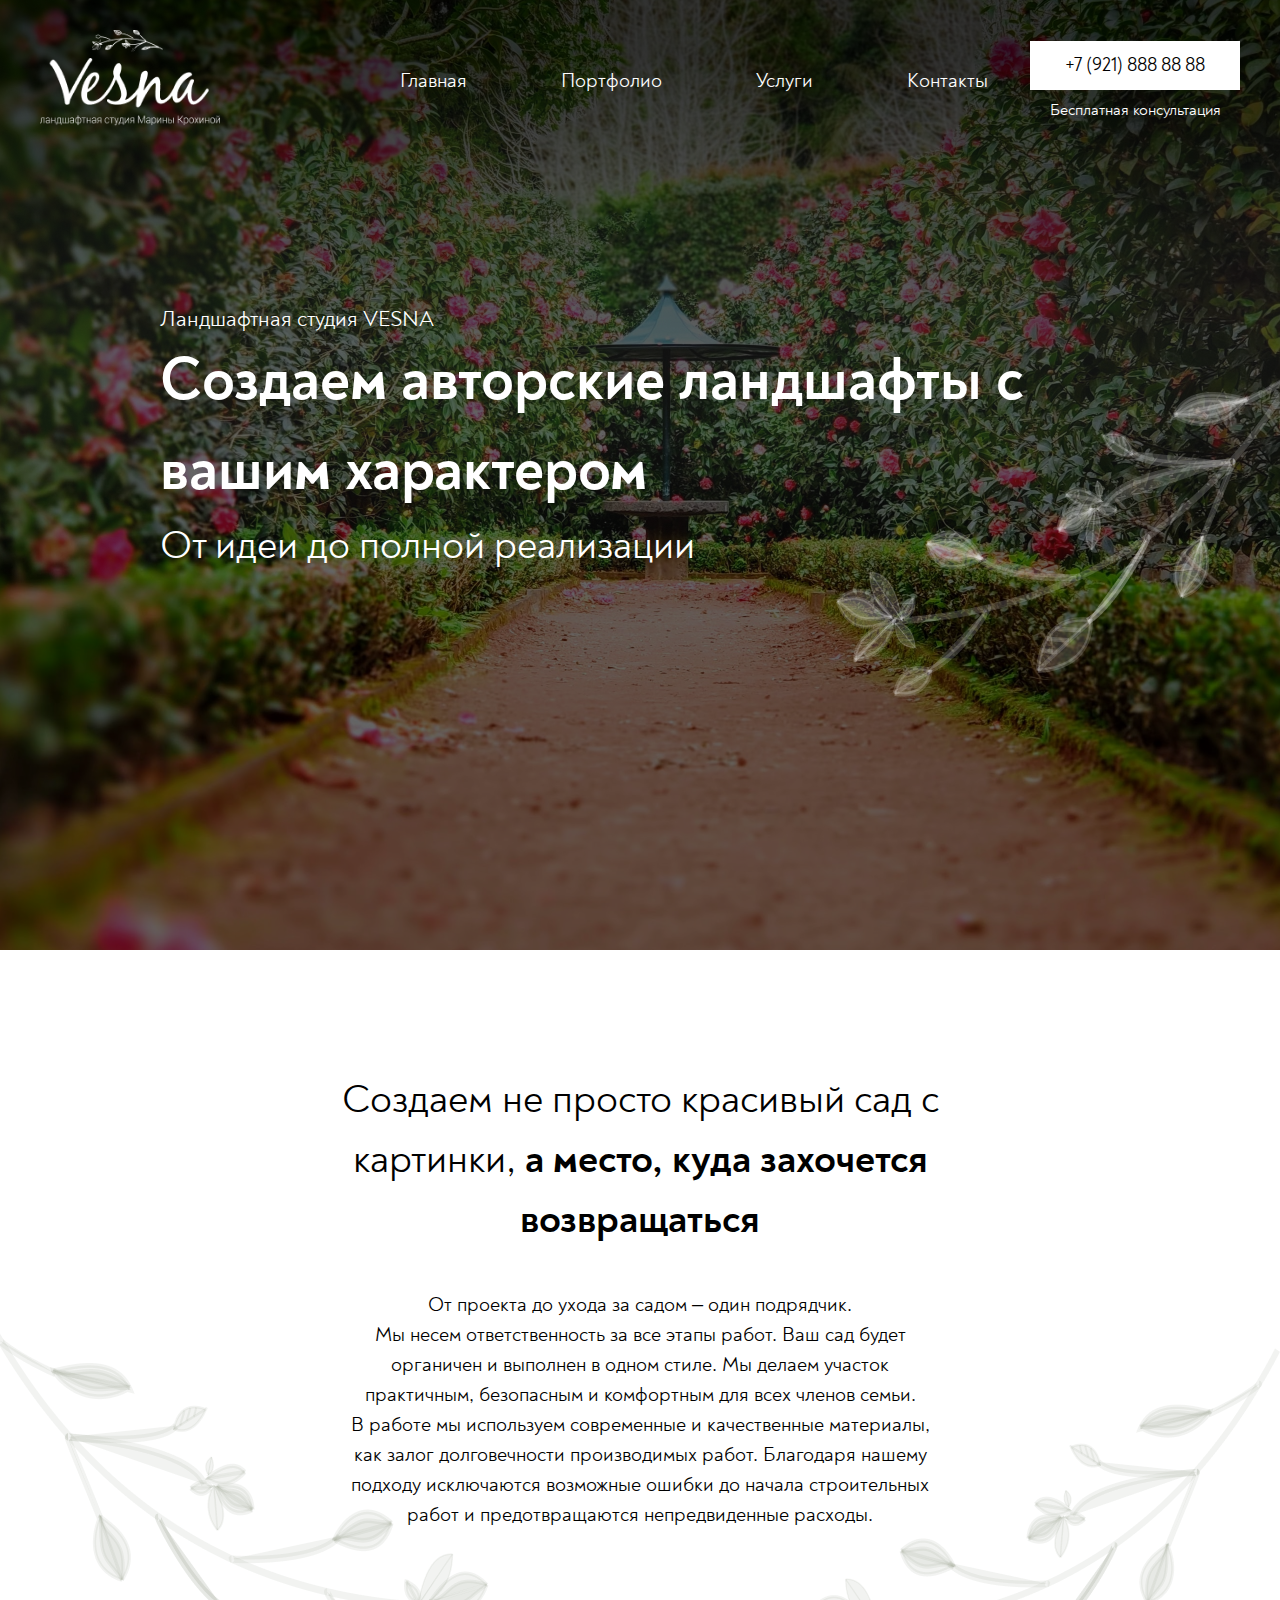
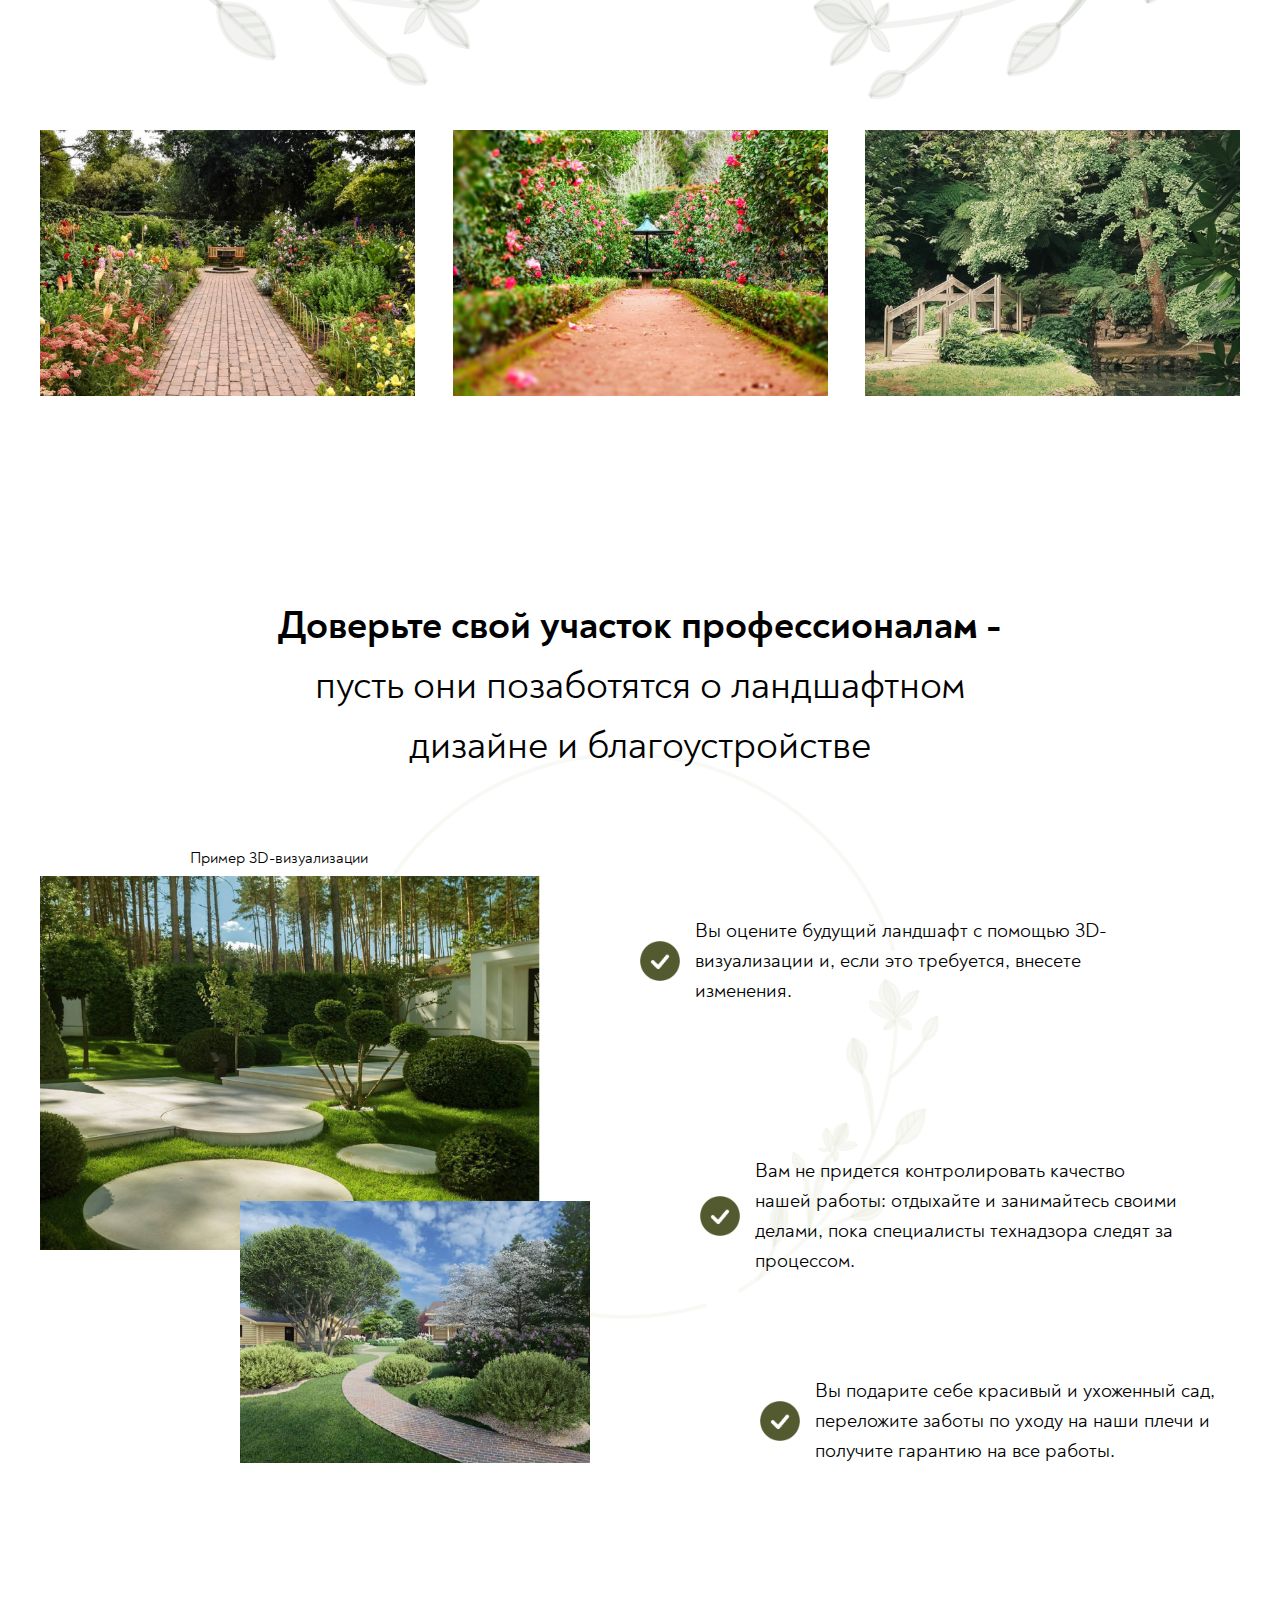
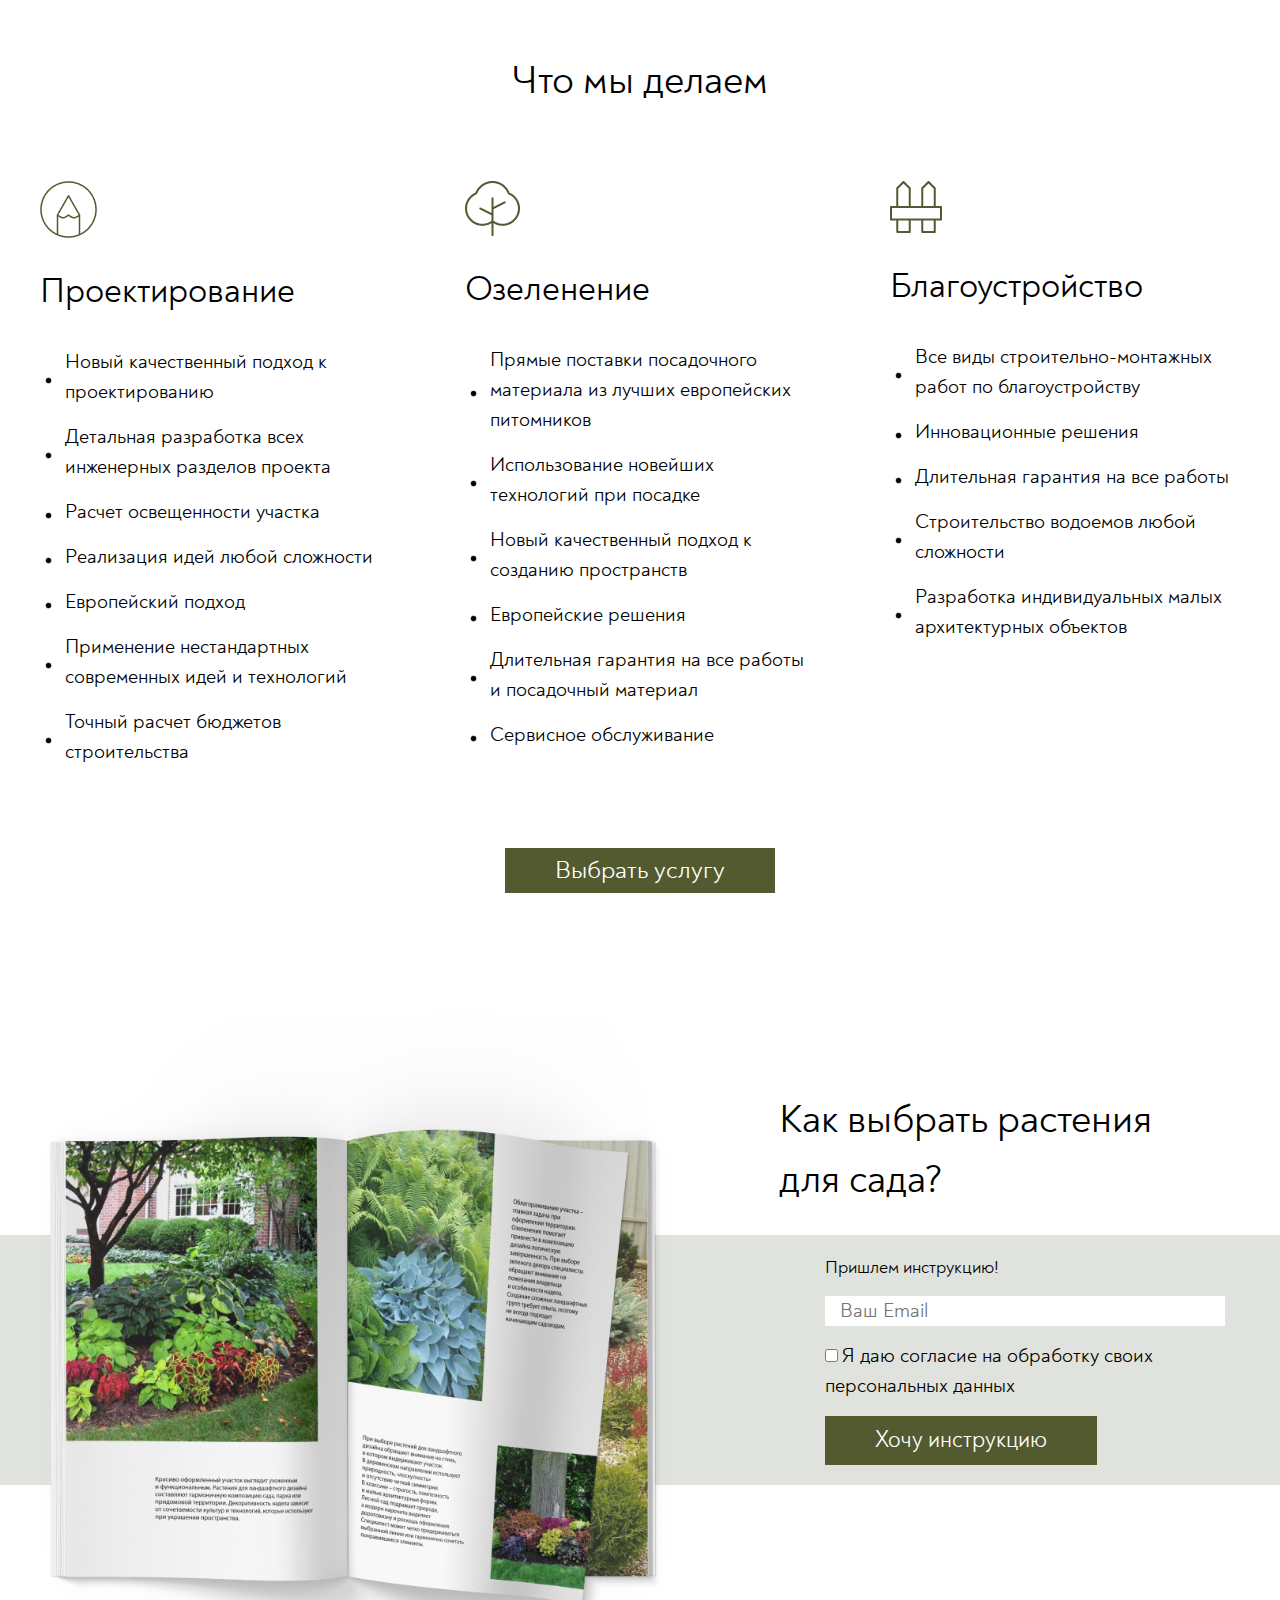
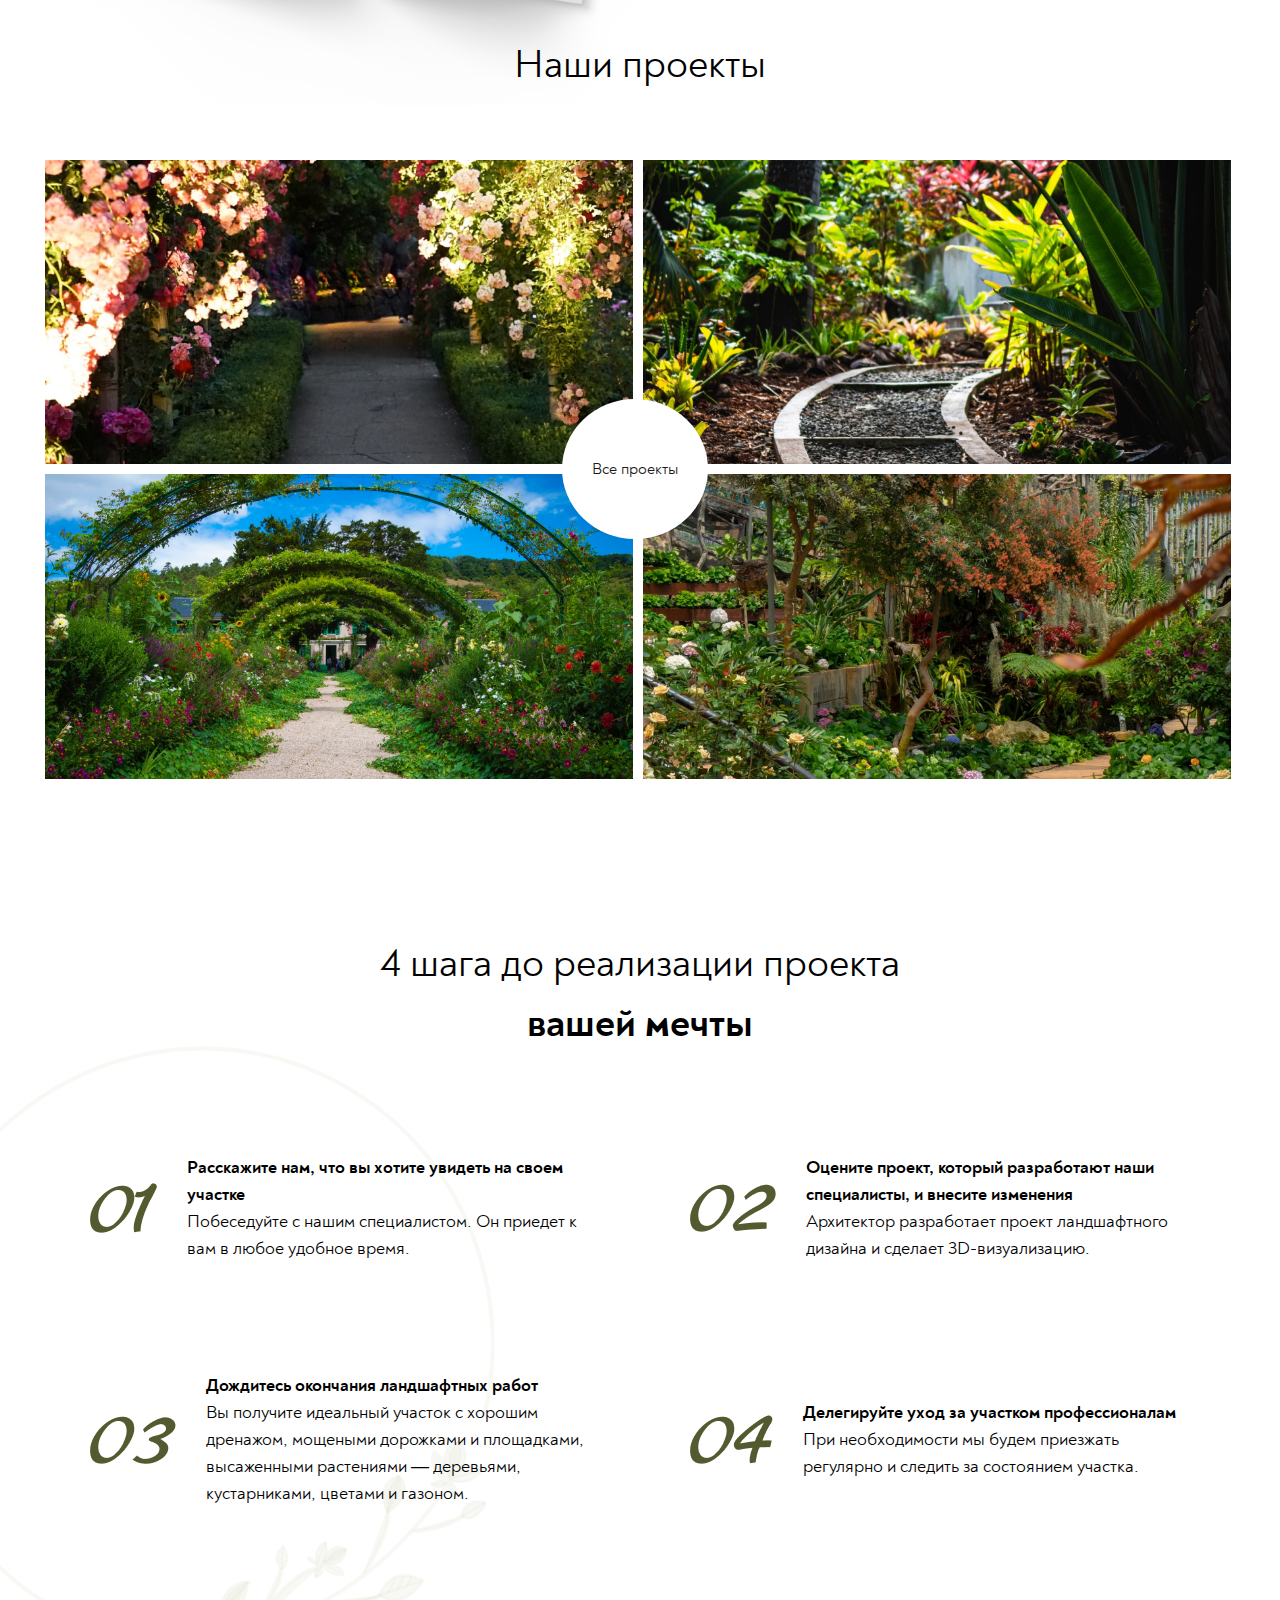
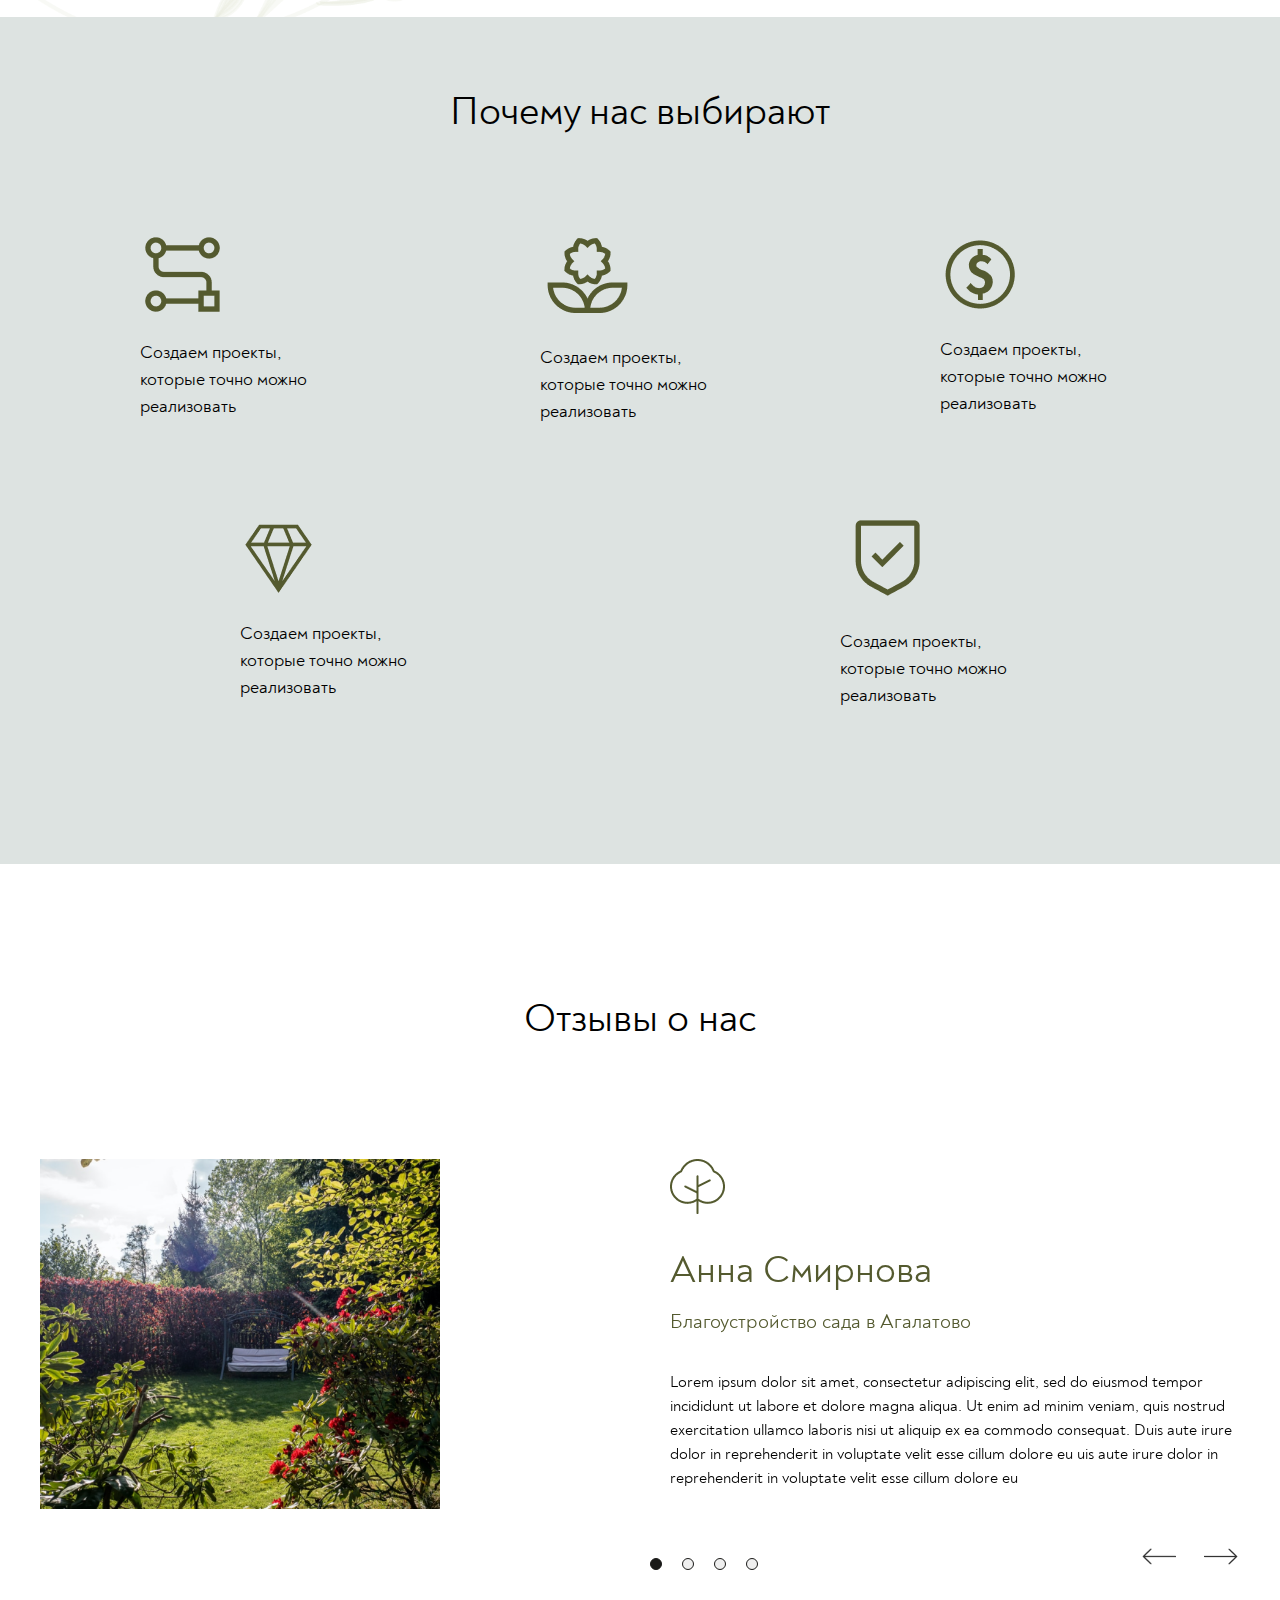
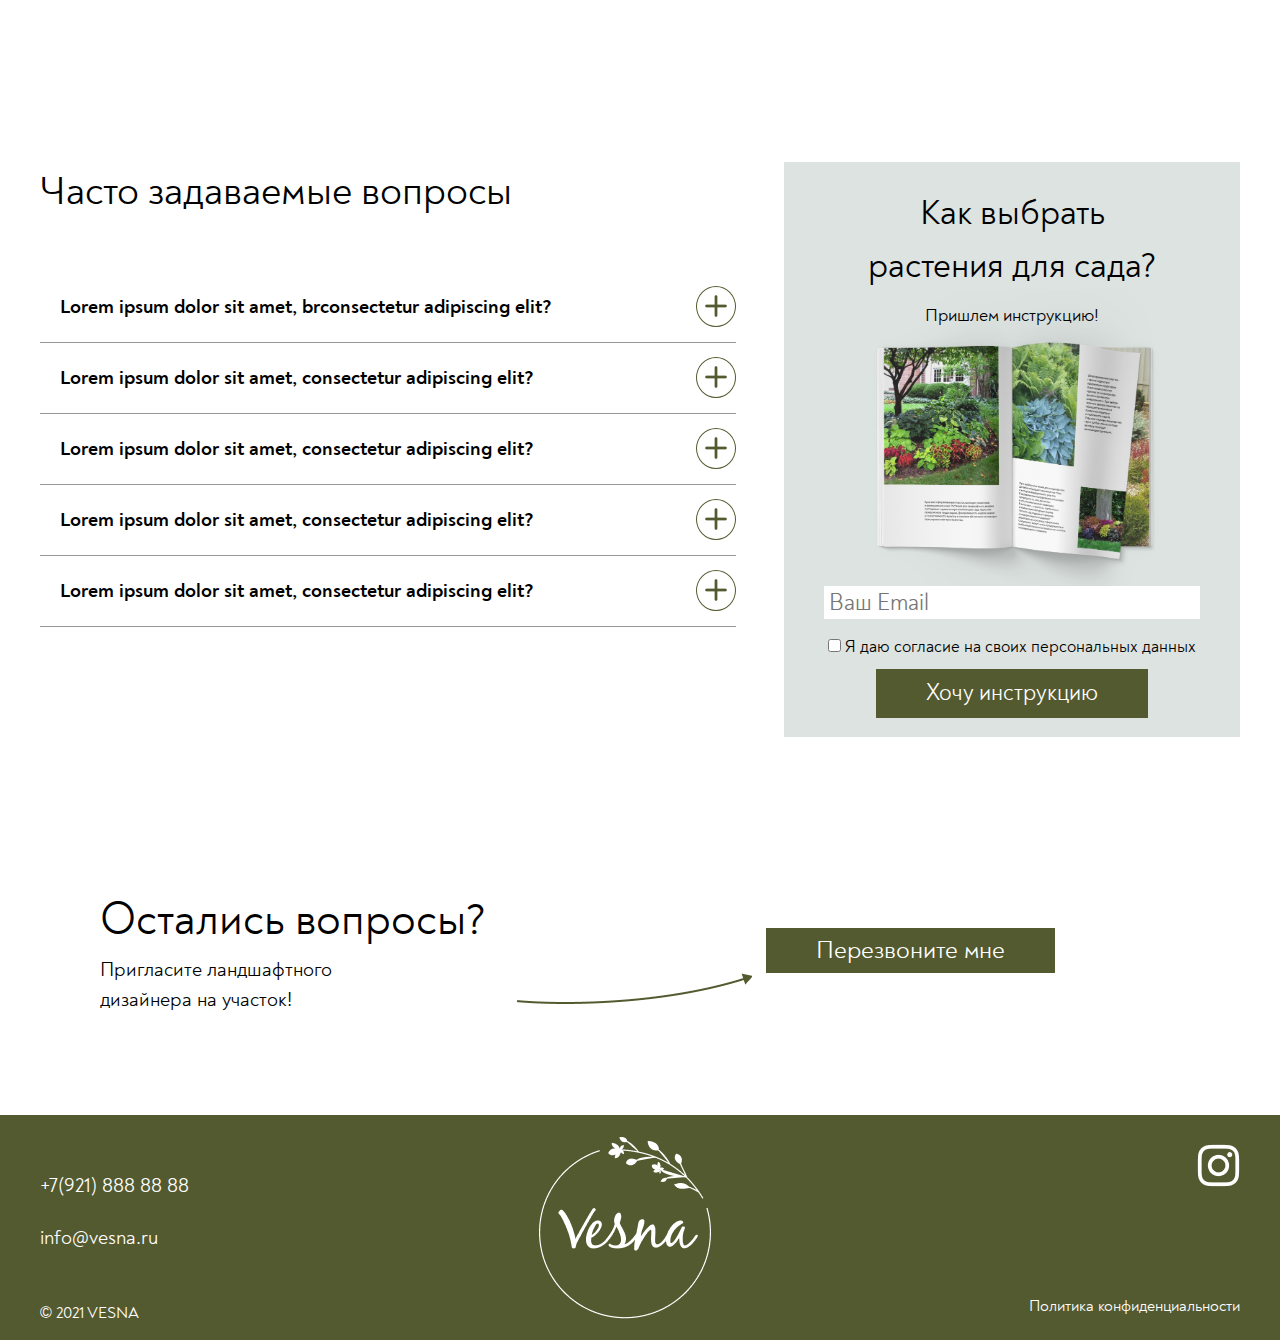
==== index.html @ f9708c11 "complete adaptive" ====
<!DOCTYPE html>
<html lang="ru">
  <head>
    <meta charset="UTF-8" />
    <meta http-equiv="X-UA-Compatible" content="IE=edge" />
    <meta name="viewport" content="width=device-width, initial-scale=1.0" />
    <title>Examination</title>
    <link rel="stylesheet" href="./styles/style.css" />
    <link rel="stylesheet" href="./styles/media.css" />
    <link rel="stylesheet" href="./slick/slick.css" />
  </head>
  <body>
    <!-- HEADER SECTION  -->
     <section class="header_section">
      <div class="container">
        <header>
          <div class="logo_box"><img src="./images/icons/logo_white.png" alt="logo" /></div>
          <div class="header__burger">
            <span></span>
          </div>
          <div class="header__menu">
          <nav>
            <ul>
              <li><a href="">Главная</a></li>
              <li><a href="">Портфолио</a></li>
              <li><a href="">Услуги</a></li>
              <li><a class = "last_child"href="">Контакты</a></li>
            </ul>
          </nav>
          <div class="nav_links">
            <a class="number_link" href="tel:+7(921)8888888">+7 (921) 888 88 88</a>
            <a class="text_link" href="#">Бесплатная консультация</a>
          </div>
        </div>
        </header>
        <div class="title_part">
          <span>Ландшафтная студия VESNA</span>
          <h1>Создаем авторские ландшафты с вашим характером</h1>
          <h2>От идеи до полной реализации</h2>
        </div>
      </div>
      <img class="left_branch" src="./images/background/Layer1002.png" alt="left branch" />
    </section>
    <!-- HEADER SECTION  -->

    <!-- PLACE SECTION -->
     <section class="place_section">
      <div class="container">
        <div class="text_block">
          <h3>Создаем не просто красивый сад с картинки, <span>а место, куда захочется возвращаться</span></h3>
          <p>
            От проекта до ухода за садом – один подрядчик. <br />
            Мы несем ответственность за все этапы работ. Ваш сад будет органичен и выполнен в одном стиле. Мы делаем
            участок практичным, безопасным и комфортным для всех членов семьи.
            <br />
            В работе мы используем современные и качественные материалы, как залог долговечности производимых работ.
            Благодаря нашему подходу исключаются возможные ошибки до начала строительных работ и предотвращаются
            непредвиденные расходы.
          </p>
        </div>
      </div>
      <img class="left_branch" src="./images/background/left.png" alt="left branch" />
      <img class="right_branch" src="./images/background/right.png" alt="right branch" />
      <div class="container">
        <div class="img_block">
          <img src="./images/background/Rectangle_102.png" alt="garden" />
          <img src="./images/background/Rectangle_103.png" alt="garden" />
          <img src="./images/background/Rectangle_104.png" alt="garden" />
        </div>
      </div>
    </section>
    <!-- PLACE SECTION -->

    <!-- PROFFESSIONAL SECTION  -->
    <section class="proffessional_section">
      <div class="container">
        <div class="text_block">
          <h3>
            <span> Доверьте свой участок профессионалам - </span> пусть они позаботятся о ландшафтном дизайне и
            благоустройстве
          </h3>
        </div>
        <div class="wrap">
          <div class="img_content ">
            <span>Пример 3D-визуализации</span>
            <img class="first_img" src="./images/img/image_5.png" alt="3D example" />
            <img class="second_img" src="./images/img/image_6.png" alt="3D example" />
        </div>
          <div class="list_content">
            <ul>
              <li class="li_f">
                <img src="./images/icons/Vector.png" alt="Tick" />
                <p>Вы оцените будущий ландшафт с помощью 3D-визуализации и, если это требуется, внесете изменения.</p>
              </li>
              <li class="li_s">
                <img src="./images/icons/Vector.png" alt="Tick" />
                <p>
                  Вам не придется контролировать качество нашей работы: отдыхайте и занимайтесь своими делами, пока
                  специалисты технадзора следят за процессом.
                </p>
              </li>
              <li class="li_t">
                <img src="./images/icons/Vector.png" alt="Tick" />
                <p>
                  Вы подарите себе красивый и ухоженный сад, переложите заботы по уходу на наши плечи и получите
                  гарантию на все работы.
                </p>
              </li>
            </ul>
          </div>
        </div>
      </div>
    </section>
    <!-- PROFFESSIONAL SECTION  -->

    <!-- WHAT WE DO SECTION  -->
    <section class="what_we_do_section">
      <div class="container">
        <div class="text_block">
          <h3>Что мы делаем</h3>
        </div>
        <div class="wrap">
          <div class="list_item">
            <div class="img_content">
              <img src="./images/img/pen.png" alt="pen" />
            </div>
            <h4>Проектирование</h4>
            <ul>
              <li>Новый качественный подход к проектированию</li>
              <li>Детальная разработка всех инженерных разделов проекта</li>
              <li>Расчет освещенности участка</li>
              <li>Реализация идей любой сложности</li>
              <li>Европейский подход</li>
              <li>Применение нестандартных современных идей и технологий</li>
              <li>Точный расчет бюджетов строительства</li>
            </ul>
          </div>
          <div class="list_item">
            <div class="img_content">
              <img src="./images/img/tree.png" alt="tree" />
            </div>
            <h4>Озеленение</h4>
            <ul>
              <li>Прямые поставки посадочного материала из лучших европейских питомников</li>
              <li>Использование новейших технологий при посадке</li>
              <li>Новый качественный подход к созданию пространств</li>
              <li>Европейские решения</li>
              <li>Длительная гарантия на все работы и посадочный материал</li>
              <li>Сервисное обслуживание</li>
            </ul>
          </div>
          <div class="list_item">
            <div class="img_content">
              <img src="./images/img/fence.png" alt="fence" />
            </div>
            <h4>Благоустройство</h4>
            <ul>
              <li>Все виды строительно-монтажных работ по благоустройству</li>
              <li>Инновационные решения</li>
              <li>Длительная гарантия на все работы</li>
              <li>Строительство водоемов любой сложности</li>
              <li>Разработка индивидуальных малых архитектурных объектов</li>
            </ul>
          </div>
        </div>
        <div class="green_btn">
          <a href="#">Выбрать услугу</a>
        </div>
      </div>
    </section>
    <!-- WHAT WE DO SECTION  -->

    <!-- HOW ORDER SECTION  -->
    <section class="how_order_section">
      <div class="text_block">
        <h3>
          Как выбрать растения <br />
          для сада?
        </h3>
      </div>
      <div class="background_block">
        <img src="./images/img/журнал21.png" alt="magazine" />
        <div class="form_block">
          <span>Пришлем инструкцию!</span>
          <form name="email" method="post" action="#">
            <input class="your_email" type="text" placeholder="Ваш Email" /> <br />
            <input type="checkbox" id="access" name="access" />
            <label for="access">Я даю согласие на обработку своих персональных данных</label> <br />
            <input class="sub_input" type="submit" value="Хочу инструкцию" />
          </form>
        </div>
      </div>
    </section>
    <!-- HOW ORDER SECTION  -->

    <!-- OUR PROJECTS SECTION  -->
    <section class="our_projects_section">
      <div class="container">
        <div class="text_block">
          <h3>Наши проекты</h3>
        </div>
        <div class="img_block">
          <img src="./images/img/Rectangle_105.png" alt="garden" />
          <img src="./images/img/Rectangle_106.png" alt="garden" />
          <img src="./images/img/Rectangle_107.png" alt="garden" />
          <img src="./images/img/Rectangle_108.png" alt="garden" />
          <div class="fig_a">
            <a href="#">Все проекты</a>
          </div>
        </div>
      </div>
    </section>
    <!-- OUR PROJECTS SECTION  -->

    <!-- FOUR STEPS SECTION  -->
    <section class="four_steps_section">
      <div class="container">
        <div class="text_block">
          <h3>
            4 шага до реализации проекта <br />
            <span>вашей мечты</span>
          </h3>
        </div>
        <ul>
          <li>
            <img src="./images/icons/01.png" alt="1" />
            <p>
              <span>Расскажите нам, что вы хотите увидеть на своем участке</span>
              <br />
              Побеседуйте с нашим специалистом. Он приедет к вам в любое удобное время.
            </p>
          </li>
          <li>
            <img src="./images/icons/02.png" alt="2" />
            <p>
              <span>Оцените проект, который разработают наши специалисты, и внесите изменения</span> <br />
              Архитектор разработает проект ландшафтного дизайна и сделает 3D-визуализацию.
            </p>
          </li>
          <li>
            <img src="./images/icons/03.png" alt="3" />
            <p>
              <span>Дождитесь окончания ландшафтных работ</span> <br>
              Вы получите идеальный участок с хорошим дренажом, мощеными дорожками и площадками, высаженными растениями
              — деревьями, кустарниками, цветами и газоном.
            </p>
          </li>

          <li>
            <img src="./images/icons/04.png" alt="4" />
            <p>
              <span>Делегируйте уход за участком профессионалам</span> <br />
              При необходимости мы будем приезжать регулярно и следить за состоянием участка.
            </p>
          </li>
        </ul>
      </div>
    </section>
    <!-- FOUR STEPS SECTION  -->
    <!-- WHY WE SECTION  -->
    <section class="why_we_section">
      <div class="container">
        <div class="text_block">
          <h3>Почему нас выбирают</h3>
        </div>
        <ul>
          <li>
            <img src="./images/img/network.png" alt="network" />
            <p>Создаем проекты, которые точно можно реализовать</p>
          </li>
          <li>
            <img src="./images/img/cil_flower.png" alt="cil_flower" />
            <p>Создаем проекты, которые точно можно реализовать</p>
          </li>
          <li>
            <img src="./images/img/money.png" alt="money" />
            <p>Создаем проекты, которые точно можно реализовать</p>
          </li>
          <li>
            <img src="./images/img/diamond.png" alt="diamond" />
            <p>Создаем проекты, которые точно можно реализовать</p>
          </li>
          <li>
            <img src="./images/img/carbon_security.png" alt="carbon_security" />
            <p>Создаем проекты, которые точно можно реализовать</p>
          </li>
        </ul>
      </div>
    </section>
    <!-- WHY WE SECTION  -->
    <!-- FEEDBACK SECTION -->
    <section class="feedback_section">
      <div class="container">
        <div class="text_block">
          <h3>Отзывы о нас</h3>
        </div>
        <div class="slider_feedback">
          <div class="slider_item">
            <img class="garden_img" src="./images/img/feedback.png" alt="garden" />
            <div class="text_content">
              <img src="./images/img/tree.png" alt="tree" />
              <h4>Анна Смирнова</h4>
              <span>Благоустройство сада в Агалатово</span>
              <p>
                Lorem ipsum dolor sit amet, consectetur adipiscing elit, sed do eiusmod tempor incididunt ut labore et
                dolore magna aliqua. Ut enim ad minim veniam, quis nostrud exercitation ullamco laboris nisi ut aliquip
                ex ea commodo consequat. Duis aute irure dolor in reprehenderit in voluptate velit esse cillum dolore eu
                uis aute irure dolor in reprehenderit in voluptate velit esse cillum dolore eu
              </p>
            </div>
          </div>
          <div class="slider_item green_background">
            <img class="garden_img" src="./images/img/feedback.png" alt="garden" />
            <div class="text_content">
              <img src="./images/img/tree.png" alt="tree" />
              <h4>Анна Смирнова</h4>
              <span>Благоустройство сада в Агалатово</span>
              <p>
                Lorem ipsum dolor sit amet, consectetur adipiscing elit, sed do eiusmod tempor incididunt ut labore et
                dolore magna aliqua. Ut enim ad minim veniam, quis nostrud exercitation ullamco laboris nisi ut aliquip
                ex ea commodo consequat. Duis aute irure dolor in reprehenderit in voluptate velit esse cillum dolore eu
                uis aute irure dolor in reprehenderit in voluptate velit esse cillum dolore eu
              </p>
            </div>
          </div>
          <div class="slider_item">
            <img class="garden_img" src="./images/img/feedback.png" alt="garden" />
            <div class="text_content">
              <img src="./images/img/tree.png" alt="tree" />
              <h4>Анна Смирнова</h4>
              <span>Благоустройство сада в Агалатово</span>
              <p>
                Lorem ipsum dolor sit amet, consectetur adipiscing elit, sed do eiusmod tempor incididunt ut labore et
                dolore magna aliqua. Ut enim ad minim veniam, quis nostrud exercitation ullamco laboris nisi ut aliquip
                ex ea commodo consequat. Duis aute irure dolor in reprehenderit in voluptate velit esse cillum dolore eu
                uis aute irure dolor in reprehenderit in voluptate velit esse cillum dolore eu
              </p>
            </div>
          </div>
          <div class="slider_item green_background">
            <img class="garden_img" src="./images/img/feedback.png" alt="garden" />
            <div class="text_content">
              <img src="./images/img/tree.png" alt="tree" />
              <h4>Анна Смирнова</h4>
              <span>Благоустройство сада в Агалатово</span>
              <p>
                Lorem ipsum dolor sit amet, consectetur adipiscing elit, sed do eiusmod tempor incididunt ut labore et
                dolore magna aliqua. Ut enim ad minim veniam, quis nostrud exercitation ullamco laboris nisi ut aliquip
                ex ea commodo consequat. Duis aute irure dolor in reprehenderit in voluptate velit esse cillum dolore eu
                uis aute irure dolor in reprehenderit in voluptate velit esse cillum dolore eu
              </p>
            </div>
          </div>
        </div>
      </div>
    </section>
    <!-- FEEDBACK SECTION -->
    <!-- FAQ QUESTIONS SECTION -->
    <section class="faq_section">
      <div class="container">
        <div class="wrap">
        <div class="faq_block">
          <div class="text_block">
            <h3>Часто задаваемые вопросы</h3>
          </div>
        <div class="accordion">
          <div class="accordion_item">
            <input class="accordion-item_input" type="radio" name="accordion-item_input" id="accordion-1" />
            <label class="accordion-item_trigger" for="accordion-1"><span>Lorem ipsum dolor sit amet, brconsectetur adipiscing elit?</span></label>
            <div class="accordion-item_content"><p>Lorem ipsum dolor sit amet, consectetur adipiscing elit, sed do eiusmod tempor incididunt ut labore et dolore magna aliqua. Ut enim ad minim veniam, quis nostrud exercitation ullamco laboris nisi ut aliquip ex e</p></div>
          </div>
          <div class="accordion_item">
            <input class="accordion-item_input" type="radio" name="accordion-item_input" id="accordion-2" />
            <label class="accordion-item_trigger" for="accordion-2"><span>Lorem ipsum dolor sit amet, consectetur adipiscing elit?</span></label>
            <div class="accordion-item_content"><p>Lorem ipsum dolor sit amet, consectetur adipiscing elit, sed do eiusmod tempor incididunt ut labore et dolore magna aliqua. Ut enim ad minim veniam, quis nostrud exercitation ullamco laboris nisi ut aliquip ex e</p></div>
          </div>
          <div class="accordion_item">
            <input class="accordion-item_input" type="radio" name="accordion-item_input" id="accordion-3" />
            <label class="accordion-item_trigger" for="accordion-3"><span>Lorem ipsum dolor sit amet, consectetur adipiscing elit?</span></label>
            <div class="accordion-item_content"><p>Lorem ipsum dolor sit amet, consectetur adipiscing elit, sed do eiusmod tempor incididunt ut labore et dolore magna aliqua. Ut enim ad minim veniam, quis nostrud exercitation ullamco laboris nisi ut aliquip ex e</p></div>
          </div>
          <div class="accordion_item">
            <input class="accordion-item_input" type="radio" name="accordion-item_input" id="accordion-4" />
            <label class="accordion-item_trigger" for="accordion-4"><span>Lorem ipsum dolor sit amet, consectetur adipiscing elit?</span></label>
            <div class="accordion-item_content"><p>Lorem ipsum dolor sit amet, consectetur adipiscing elit, sed do eiusmod tempor incididunt ut labore et dolore magna aliqua. Ut enim ad minim veniam, quis nostrud exercitation ullamco laboris nisi ut aliquip ex e</p></div>
          </div>
          <div class="accordion_item">
            <input class="accordion-item_input" type="radio" name="accordion-item_input" id="accordion-5" />
            <label class="accordion-item_trigger" for="accordion-5"><span>Lorem ipsum dolor sit amet, consectetur adipiscing elit?</span></label>
            <div class="accordion-item_content"><p>Lorem ipsum dolor sit amet, consectetur adipiscing elit, sed do eiusmod tempor incididunt ut labore et dolore magna aliqua. Ut enim ad minim veniam, quis nostrud exercitation ullamco laboris nisi ut aliquip ex e</p></div>
          </div>
        </div>
      </div>
      <div class="how_order_block">
        <h4>Как выбрать <br> растения для сада?</h4>
        <span>Пришлем инструкцию!</span>
        <img src="./images/img/журнал21.png" alt="magazine">
        <div class="form_block">
          <form name="email" method="post" action="#">
            <input class="your_email" type="text" placeholder="Ваш Email" /> <br />
            <input type="checkbox" id="access" name="access" />
            <label class = "access_label" for="access">Я даю согласие на своих персональных данных</label> <br/>
            <input class="sub_input" type="submit" value="Хочу инструкцию" />
          </form>
        </div>

      </div>
    </div>
      </div>
    </section>
    <!-- FAQ QUESTIONS SECTION -->
    <!-- STILL QUESTIONS SECTION  -->
    <section class="still_questions_section">
      <div class="container">
        <div class="wrap">
        <div class="text_block">
          <h2>Остались вопросы?</h2>
          <p>Пригласите ландшафтного <br> дизайнера на участок!</p>
        </div>
        <div class="green_btn">
          <a href="#">Перезвоните мне</a>
        </div>
      </div>
      </div>
    </section>
    <!-- STILL QUESTIONS SECTION  -->
    <!-- FOOTER -->
    <footer>
      <div class="container">
        <div class="wrap">
        <div class="contacts_block">
          <a class = "tel" href="tel:+7(921)8888888">+7(921) 888 88 88</a>
          <a class = "email" href="mailto:info@vesna.ru">info@vesna.ru</a>
          <span>© 2021 VESNA</span>
        </div>
        <div class="logo_block">
        <img  src="./images/icons/footer_icon.png" alt="logotype">
        </div>
        <div class="social_block">
          <a href="https://www.instagram.com/"><img src="./images/icons/insta.png" alt="instagram logotype"></a>
          <a href="#">Политика конфиденциальности</a>
        </div>
      </div>
      </div>
    </footer>
    <!-- FOOTER -->
    <script src="./script/jquery-1.11.0.min.js"></script>
    <script src="./script/jquery-migrate-1.2.1.min.js"></script>
    <script src="./slick/slick.min.js"></script>
    <script src="./script/main.js"></script>
  </body>
</html>
---- styles/style.css ----
@import url("./fonts.css");
* {
  margin: 0;
  padding: 0;
  -webkit-box-sizing: border-box;
          box-sizing: border-box;
  list-style: none;
  text-decoration: none;
  scroll-behavior: smooth;
  outline: none;
  border: none;
  line-height: 1.5;
  font-family: 'Noah', sans-serif;
  font-weight: 400;
}

section {
  width: 100%;
}

.container {
  width: 1200px;
  margin: auto;
}

h3 {
  font-weight: 100;
  font-size: 40px;
  text-align: center;
}

h3 span {
  font-weight: 700;
}

.green_btn {
  text-align: center;
}

.green_btn a {
  padding: 7px 50px;
  font-size: 25px;
  color: #fff;
  background: #545A2F;
  -webkit-transition: 0.5s;
  transition: 0.5s;
}

.green_btn a:hover {
  background: #363a1d;
}

.form_block span {
  font-size: 14px;
  display: block;
  margin-bottom: 15px;
}

.form_block .your_email {
  width: 400px;
  height: 30px;
  background: white;
  color: #63533E;
  font-size: 20px;
  padding-left: 15px;
  margin-bottom: 15px;
}

.form_block .access {
  width: 12px;
  height: 12px;
  border-radius: 0;
  margin-bottom: 25px;
  font-size: 20px;
}

.form_block .sub_input {
  padding: 7px 50px;
  font-size: 23px;
  color: #fff;
  background: #545A2F;
  -webkit-transition: 0.5s;
  transition: 0.5s;
  cursor: pointer;
}

.form_block .sub_input:hover {
  background: #363a1d;
}

.header_section {
  height: 950px;
  background: url("../images/background/dark_bg_1.png") no-repeat center;
  position: relative;
  background-size: cover;
  padding-top: 30px;
}

.header_section .container header {
  display: -webkit-box;
  display: -ms-flexbox;
  display: flex;
  -webkit-box-pack: justify;
      -ms-flex-pack: justify;
          justify-content: space-between;
  -webkit-box-align: center;
      -ms-flex-align: center;
          align-items: center;
}

.header_section .container header .header__menu {
  display: -webkit-box;
  display: -ms-flexbox;
  display: flex;
  -webkit-box-pack: justify;
      -ms-flex-pack: justify;
          justify-content: space-between;
  -webkit-box-align: center;
      -ms-flex-align: center;
          align-items: center;
  width: 70%;
}

.header_section .container header nav {
  width: 70%;
}

.header_section .container header nav ul {
  width: 100%;
  display: -webkit-box;
  display: -ms-flexbox;
  display: flex;
  -webkit-box-pack: justify;
      -ms-flex-pack: justify;
          justify-content: space-between;
}

.header_section .container header nav ul li a {
  -webkit-transition: 0.5s;
  transition: 0.5s;
  font-size: 20px;
  color: white;
}

.header_section .container header nav ul li a:hover {
  color: #cfcece;
}

.header_section .container header .logo_box {
  width: 15%;
}

.header_section .container header .logo_box img {
  width: 100%;
}

.header_section .container header .nav_links {
  width: 25%;
}

.header_section .container header .nav_links a {
  display: block;
  text-align: center;
}

.header_section .container header .nav_links .number_link {
  -webkit-transition: 0.5s;
  transition: 0.5s;
  padding: 10px 20px;
  background: #fff;
  color: #000;
  font-size: 19px;
}

.header_section .container header .nav_links .number_link:hover {
  background: #cfcece;
}

.header_section .container header .nav_links .text_link {
  color: #fff;
  margin-top: 8px;
}

.header_section .title_part {
  width: 75%;
  margin-left: 10%;
  margin-top: 170px;
}

.header_section .title_part span {
  color: white;
  font-size: 22px;
}

.header_section .title_part h1 {
  font-size: 60px;
  color: white;
  font-weight: 700;
}

.header_section .title_part h2 {
  font-size: 40px;
  font-weight: lighter;
  color: white;
}

.header_section .left_branch {
  position: absolute;
  right: 0;
  top: 35%;
}

.place_section {
  position: relative;
}

.place_section .text_block {
  width: 750px;
  margin: 120px auto;
}

.place_section .text_block p {
  width: 600px;
  text-align: center;
  margin: 40px auto;
  font-size: 20px;
}

.place_section .left_branch {
  position: absolute;
  top: 25%;
}

.place_section .right_branch {
  position: absolute;
  top: 30%;
  right: 0;
}

.place_section .img_block {
  margin: 200px auto;
  display: -webkit-box;
  display: -ms-flexbox;
  display: flex;
  -webkit-box-pack: justify;
      -ms-flex-pack: justify;
          justify-content: space-between;
}

.place_section .img_block img {
  width: 375px;
}

.proffessional_section {
  background: url("../images/background/circle.png") no-repeat center;
  background-size: 47%;
}

.proffessional_section .container .text_block {
  width: 65%;
  margin: auto;
  margin-bottom: 100px;
}

.proffessional_section .container .wrap {
  width: 100%;
  display: -webkit-box;
  display: -ms-flexbox;
  display: flex;
  height: 600px;
}

.proffessional_section .container .wrap .img_content {
  width: 50%;
  position: relative;
}

.proffessional_section .container .wrap .img_content span {
  position: absolute;
  z-index: 5;
  top: -30px;
  left: 150px;
}

.proffessional_section .container .wrap .img_content .first_img {
  width: 500px;
  position: absolute;
  z-index: 1;
}

.proffessional_section .container .wrap .img_content .second_img {
  width: 350px;
  position: absolute;
  top: 325px;
  left: 200px;
  z-index: 3;
}

.proffessional_section .container .wrap .list_content {
  width: 50%;
}

.proffessional_section .container .wrap .list_content ul {
  margin-top: 40px;
}

.proffessional_section .container .wrap .list_content ul li {
  width: 80%;
  display: -webkit-box;
  display: -ms-flexbox;
  display: flex;
  -webkit-box-pack: justify;
      -ms-flex-pack: justify;
          justify-content: space-between;
  -webkit-box-align: center;
      -ms-flex-align: center;
          align-items: center;
}

.proffessional_section .container .wrap .list_content ul li img {
  width: 40px;
  margin-right: 15px;
}

.proffessional_section .container .wrap .list_content ul li p {
  font-size: 20px;
}

.proffessional_section .container .wrap .list_content ul .li_s {
  margin-top: 150px;
  margin-left: 60px;
}

.proffessional_section .container .wrap .list_content ul .li_t {
  margin-top: 100px;
  margin-left: 120px;
}

.what_we_do_section {
  margin-top: 175px;
}

.what_we_do_section .text_block {
  margin-bottom: 70px;
}

.what_we_do_section .container .wrap {
  display: -webkit-box;
  display: -ms-flexbox;
  display: flex;
  -webkit-box-pack: justify;
      -ms-flex-pack: justify;
          justify-content: space-between;
}

.what_we_do_section .container .wrap .list_item {
  width: 350px;
}

.what_we_do_section .container .wrap .list_item .img_content img {
  margin-bottom: 20px;
}

.what_we_do_section .container .wrap .list_item h4 {
  font-weight: 100;
  font-size: 35px;
  margin-bottom: 30px;
}

.what_we_do_section .container .wrap .list_item ul li {
  font-size: 20px;
  margin-bottom: 15px;
  margin-left: 25px;
  position: relative;
}

.what_we_do_section .container .wrap .list_item ul li::before {
  position: absolute;
  content: "";
  width: 7px;
  height: 7px;
  background: url("../images/icons/list_item.png");
  background-size: cover;
  top: 50%;
  left: -20px;
}

.what_we_do_section .container .green_btn {
  margin-top: 70px;
}

.how_order_section {
  margin-top: 200px;
}

.how_order_section .text_block {
  display: -webkit-box;
  display: -ms-flexbox;
  display: flex;
  -webkit-box-pack: end;
      -ms-flex-pack: end;
          justify-content: flex-end;
  margin-right: 10%;
  margin-bottom: 25px;
}

.how_order_section .text_block h3 {
  text-align: left;
}

.how_order_section .background_block {
  width: 100%;
  height: 250px;
  background: #99A18E4D;
  display: -webkit-box;
  display: -ms-flexbox;
  display: flex;
  -webkit-box-align: center;
      -ms-flex-align: center;
          align-items: center;
}

.how_order_section .background_block span {
  font-size: 18px;
}

.how_order_section .background_block img {
  width: 825px;
}

.how_order_section .background_block .your_email {
  font-size: 20px;
}

.how_order_section .background_block label {
  font-size: 20px;
}

.how_order_section .background_block .sub_input {
  margin-top: 15px;
}

.our_projects_section {
  margin-top: 150px;
}

.our_projects_section .container .text_block {
  margin-bottom: 60px;
}

.our_projects_section .container .img_block {
  position: relative;
  display: -webkit-box;
  display: -ms-flexbox;
  display: flex;
  width: 100%;
  -ms-flex-wrap: wrap;
      flex-wrap: wrap;
}

.our_projects_section .container .img_block img {
  width: 49%;
  margin: 5px;
}

.our_projects_section .container .fig_a {
  position: absolute;
  top: 48%;
  left: 43.5%;
}

.our_projects_section .container .fig_a a {
  padding: 60px 30px;
  background: #fff;
  border-radius: 50%;
  color: #1A1A18;
}

.our_projects_section .container .fig_a a:hover {
  background: lightgray;
}

.four_steps_section {
  margin-top: 150px;
  background: url("../images/background/Group 245.png") no-repeat;
  background-size: 50%;
}

.four_steps_section .container .text_block {
  margin-bottom: 100px;
}

.four_steps_section .container ul {
  display: -webkit-box;
  display: -ms-flexbox;
  display: flex;
  -ms-flex-pack: distribute;
      justify-content: space-around;
  -ms-flex-wrap: wrap;
      flex-wrap: wrap;
}

.four_steps_section .container ul li {
  display: -webkit-box;
  display: -ms-flexbox;
  display: flex;
  -webkit-box-pack: justify;
      -ms-flex-pack: justify;
          justify-content: space-between;
  -webkit-box-align: center;
      -ms-flex-align: center;
          align-items: center;
  width: 500px;
  margin-bottom: 110px;
}

.four_steps_section .container ul li p {
  margin-left: 30px;
  font-size: 18px;
}

.four_steps_section .container ul li p span {
  font-weight: 700;
}

.why_we_section {
  background: #DDE3E1;
  padding: 65px 0;
}

.why_we_section .text_block {
  margin-bottom: 90px;
}

.why_we_section ul {
  display: -webkit-box;
  display: -ms-flexbox;
  display: flex;
  -ms-flex-pack: distribute;
      justify-content: space-around;
  -ms-flex-wrap: wrap;
      flex-wrap: wrap;
  -webkit-box-align: center;
      -ms-flex-align: center;
          align-items: center;
  margin: auto;
}

.why_we_section ul li {
  width: 350px;
  margin-bottom: 90px;
}

.why_we_section ul li img {
  margin-bottom: 20px;
  margin-left: 80px;
}

.why_we_section ul li p {
  width: 200px;
  margin: auto;
  font-size: 18px;
}

.feedback_section {
  padding: 125px 0;
}

.feedback_section .container .text_block {
  margin-bottom: 110px;
}

.feedback_section .container .slider_feedback {
  position: relative;
}

.feedback_section .container .slider_feedback .slick-list {
  overflow: hidden;
}

.feedback_section .container .slider_feedback .slick-arrow {
  background: transparent;
  position: absolute;
  top: 50%;
  font-size: 0;
  width: 40px;
  bottom: -60%;
}

.feedback_section .container .slider_feedback .slick-prev {
  right: 5%;
  -webkit-transform: rotate(180deg);
          transform: rotate(180deg);
  background: url("../images/icons/back copy 2.png") no-repeat center;
  block-size: cover;
}

.feedback_section .container .slider_feedback .slick-next {
  right: 0;
  background: url("../images/icons/back copy 2.png") no-repeat center;
}

.feedback_section .container .slider_feedback .slick-dots {
  position: absolute;
  left: 50%;
  display: -webkit-box;
  display: -ms-flexbox;
  display: flex;
  -webkit-box-align: center;
      -ms-flex-align: center;
          align-items: center;
  -webkit-box-pack: center;
      -ms-flex-pack: center;
          justify-content: center;
}

.feedback_section .container .slider_feedback .slick-dots li {
  margin: 10px;
}

.feedback_section .container .slider_feedback .slick-dots button {
  font-size: 0;
  width: 12px;
  height: 12px;
  border: #1A1A18 1px solid;
  border-radius: 50%;
}

.feedback_section .container .slider_feedback .slick-active button {
  background: #1A1A18;
}

.feedback_section .container .slider_feedback .slider_item {
  display: -webkit-box;
  display: -ms-flexbox;
  display: flex;
  width: 800px;
  margin: auto;
  -webkit-box-pack: justify;
      -ms-flex-pack: justify;
          justify-content: space-between;
}

.feedback_section .container .slider_feedback .slider_item .garden_img {
  width: 400px;
}

.feedback_section .container .slider_feedback .slider_item img {
  margin-bottom: 28px;
}

.feedback_section .container .slider_feedback .slider_item h4 {
  color: #545A2F;
  font-size: 38px;
  font-weight: 100;
  margin-bottom: 8px;
}

.feedback_section .container .slider_feedback .slider_item span {
  font-size: 20px;
  color: #545A2F;
  margin-bottom: 33px;
  display: block;
}

.feedback_section .container .slider_feedback .slider_item p {
  width: 570px;
  font-size: 16px;
}

.faq_section {
  margin-top: 100px;
}

.faq_section .container .wrap {
  height: 575px;
  width: 100%;
  display: -webkit-box;
  display: -ms-flexbox;
  display: flex;
  -webkit-box-pack: justify;
      -ms-flex-pack: justify;
          justify-content: space-between;
}

.faq_section .container .wrap .faq_block {
  width: 58%;
}

.faq_section .container .wrap .faq_block .text_block h3 {
  text-align: left;
  margin-bottom: 50px;
}

.faq_section .container .wrap .accordion .accordion_item {
  position: relative;
}

.faq_section .container .wrap .accordion .accordion_item .accordion-item_input {
  position: absolute;
  top: 0;
  left: 0;
  opacity: 0;
}

.faq_section .container .wrap .accordion .accordion_item .accordion-item_input:checked ~ .accordion-item_content {
  display: block;
}

.faq_section .container .wrap .accordion .accordion_item .accordion-item_input:checked ~ .accordion-item_trigger > span::after {
  content: "";
  background: url("../images/icons/minus.png") no-repeat center, #545A2F;
  width: 22px;
  height: 28px;
}

.faq_section .container .wrap .accordion .accordion_item .accordion-item_trigger {
  display: block;
  padding: 20px;
  border-bottom: 1px solid #979797;
  position: relative;
  font-size: 20px;
}

.faq_section .container .wrap .accordion .accordion_item .accordion-item_trigger span {
  font-weight: 700;
  cursor: pointer;
}

.faq_section .container .wrap .accordion .accordion_item .accordion-item_trigger span:after {
  top: 20%;
  right: 0;
  position: absolute;
  content: url("../images/icons/plus.png");
  padding: 8px 8px 0px 8px;
  border: 1px solid #545A2F;
  border-radius: 50%;
}

.faq_section .container .wrap .accordion .accordion_item .accordion-item_content {
  padding: 20px;
  border-bottom: 1px solid #979797;
  border-top: none;
  display: none;
}

.faq_section .container .wrap .how_order_block {
  width: 38%;
  height: 100%;
  padding: 25px 40px;
  background: #DDE3E1;
  display: -webkit-box;
  display: -ms-flexbox;
  display: flex;
  -webkit-box-orient: vertical;
  -webkit-box-direction: normal;
      -ms-flex-direction: column;
          flex-direction: column;
}

.faq_section .container .wrap .how_order_block h4 {
  font-size: 35px;
  font-weight: 100;
  text-align: center;
  margin-bottom: 10px;
}

.faq_section .container .wrap .how_order_block span {
  display: block;
  text-align: center;
  font-size: 18px;
}

.faq_section .container .wrap .how_order_block img {
  width: 100%;
  margin: auto;
  margin-left: 30px;
  margin-top: -40px;
}

.faq_section .container .wrap .how_order_block .form_block {
  margin-top: -20px;
  width: 100%;
  text-align: center;
}

.faq_section .container .wrap .how_order_block .form_block .your_email {
  width: 100%;
  height: 10%;
  padding: 2px 0 2px 5px;
  font-size: 23px;
}

.faq_section .container .wrap .how_order_block .form_block .access_label {
  font-size: 17px;
}

.faq_section .container .wrap .how_order_block .form_block .sub_input {
  margin-top: 10px;
  font-size: 23px;
}

.still_questions_section {
  margin-top: 150px;
  margin-bottom: 100px;
}

.still_questions_section .container .wrap {
  margin: auto;
  width: 90%;
  display: -webkit-box;
  display: -ms-flexbox;
  display: flex;
  -webkit-box-align: center;
      -ms-flex-align: center;
          align-items: center;
  -ms-flex-pack: distribute;
      justify-content: space-around;
}

.still_questions_section .container .wrap .text_block {
  width: 50%;
}

.still_questions_section .container .wrap .text_block h2 {
  font-size: 45px;
}

.still_questions_section .container .wrap .text_block p {
  font-size: 20px;
}

.still_questions_section .container .wrap .green_btn {
  width: 50%;
}

.still_questions_section .container .wrap .green_btn a {
  position: relative;
}

.still_questions_section .container .wrap .green_btn a::before {
  position: absolute;
  content: "";
  background: url("../images/icons/pointer.png") no-repeat;
  width: 236px;
  height: 45px;
  left: -250px;
  bottom: -45px;
}

footer {
  height: 225px;
  background: #545A2F;
  padding-top: 22px;
}

footer .container .wrap {
  width: 100%;
  display: -webkit-box;
  display: -ms-flexbox;
  display: flex;
  -webkit-box-align: center;
      -ms-flex-align: center;
          align-items: center;
  -webkit-box-pack: justify;
      -ms-flex-pack: justify;
          justify-content: space-between;
}

footer .container .wrap .contacts_block {
  width: 15%;
}

footer .container .wrap .contacts_block a {
  font-size: 20px;
  color: #fff;
  display: block;
}

footer .container .wrap .contacts_block .tel {
  margin-top: 33px;
  margin-bottom: 22px;
}

footer .container .wrap .contacts_block .email {
  margin-bottom: 48px;
}

footer .container .wrap .contacts_block span {
  font-size: 16px;
  color: #fff;
}

footer .container .wrap .social_block {
  text-align: right;
}

footer .container .wrap .social_block img {
  margin-bottom: 100px;
}

footer .container .wrap .social_block a {
  display: block;
  font-size: 16px;
  color: #fff;
}
/*# sourceMappingURL=style.css.map */
---- styles/media.css ----
*, body, html {
  margin: 0;
  padding: 0;
  -webkit-box-sizing: border-box;
          box-sizing: border-box;
  list-style: none;
  text-decoration: none;
  scroll-behavior: smooth;
  outline: none;
  border: none;
  font-family: 'Noah', sans-serif;
  line-height: 1.5;
}

/* INDEX TABLET AND PHONE  */
@media (max-width: 1200px) {
  section {
    width: 100%;
  }
  .container {
    width: 90%;
  }
  .place_section .text_block {
    width: 80%;
  }
  .place_section .img_block {
    -ms-flex-wrap: wrap;
        flex-wrap: wrap;
    -ms-flex-pack: distribute;
        justify-content: space-around;
    -webkit-box-align: center;
        -ms-flex-align: center;
            align-items: center;
  }
  .place_section .img_block img {
    margin-bottom: 20px;
  }
  .how_order_section .background_block img {
    width: 60%;
  }
  .place_section .left_branch {
    width: 30%;
    top: 25%;
  }
  .place_section .right_branch {
    width: 30%;
    top: 25%;
  }
}

@media (max-width: 1125px) {
  h3 {
    font-size: 30px;
  }
  .header_section {
    height: 800px;
  }
  .header_section .container header .logo_box {
    width: 20%;
  }
  .header_section .container header .logo_box img {
    width: 100%;
  }
  .header_section .container header nav {
    width: 70%;
    margin: 0;
  }
  .header_section .container header nav ul li a {
    font-size: 19px;
  }
  .header_section .container header .nav_links {
    margin-left: 10px;
  }
  .header_section .container header .nav_links .number_link {
    font-size: 14px;
  }
  .header_section .container header .nav_links .text_link {
    font-size: 14px;
  }
  .header_section .left_branch {
    top: 40%;
  }
  .header_section .title_part {
    margin-top: 100px;
  }
  .header_section .title_part h1 {
    font-size: 50px;
  }
  .header_section .title_part h2 {
    font-size: 30px;
  }
  .proffessional_section .container .text_block {
    margin-bottom: 50px;
  }
  .proffessional_section .container .wrap {
    -webkit-box-orient: vertical;
    -webkit-box-direction: normal;
        -ms-flex-direction: column;
            flex-direction: column;
    height: auto;
    margin-bottom: 100px;
    -ms-flex-item-align: center;
        -ms-grid-row-align: center;
        align-self: center;
  }
  .proffessional_section .container .wrap .list_content {
    width: 100%;
  }
  .proffessional_section .container .wrap .list_content ul {
    display: -webkit-box;
    display: -ms-flexbox;
    display: flex;
    -ms-flex-wrap: wrap;
        flex-wrap: wrap;
    -webkit-box-align: center;
        -ms-flex-align: center;
            align-items: center;
    -ms-flex-pack: distribute;
        justify-content: space-around;
  }
  .proffessional_section .container .wrap .list_content ul li {
    width: 400px;
  }
  .proffessional_section .container .wrap .list_content ul .li_f {
    margin: 0 0 30px 0;
  }
  .proffessional_section .container .wrap .list_content ul .li_s {
    margin: 0 0 30px 0;
  }
  .proffessional_section .container .wrap .list_content ul .li_t {
    margin: 0 0 30px 0;
  }
  .proffessional_section .container .wrap .img_content {
    width: 60%;
    height: 650px;
    margin-top: 50px;
    margin-bottom: 50px;
    margin: auto;
  }
  .how_order_section .background_block img {
    width: 30%;
  }
  .feedback_section .text_content {
    width: 40%;
  }
  .feedback_section p {
    width: 90%;
  }
  .what_we_do_section .container .wrap {
    -ms-flex-wrap: wrap;
        flex-wrap: wrap;
    -ms-flex-pack: distribute;
        justify-content: space-around;
  }
  .what_we_do_section .container .wrap .list_item {
    margin-bottom: 30px;
  }
  .how_order_section .text_block {
    -webkit-box-pack: center;
        -ms-flex-pack: center;
            justify-content: center;
    margin-right: 0;
  }
  .how_order_section .text_block h3 {
    text-align: center;
  }
  .how_order_section .background_block {
    height: auto;
    -webkit-box-orient: vertical;
    -webkit-box-direction: normal;
        -ms-flex-direction: column;
            flex-direction: column;
  }
  .how_order_section .background_block img {
    width: 85%;
    margin-left: 15%;
    margin-top: -10%;
  }
  .how_order_section .background_block .form_block {
    text-align: center;
  }
  .how_order_section .background_block .form_block span {
    margin-top: -85px;
    text-align: center;
  }
  .how_order_section .background_block .form_block .your_email {
    width: 100%;
    padding: 15px;
  }
  .how_order_section .background_block .form_block .sub_input {
    margin: 20px auto;
  }
  .our_projects_section .container .fig_a {
    margin: auto;
    margin-top: 30px;
    text-align: center;
    position: static;
  }
  .our_projects_section .container .fig_a a {
    padding: 7px 50px;
    font-size: 25px;
    color: #fff;
    background: #363a1d;
    -webkit-transition: 0.5s;
    transition: 0.5s;
    border-radius: 0;
  }
  .our_projects_section .container .fig_a a:hover {
    background: #363a1d;
  }
  .our_projects_section .container .img_block img {
    width: 48%;
  }
  .feedback_section .container .slider_feedback {
    width: 100%;
  }
  .feedback_section .container .slider_feedback .slider_item .garden_img {
    width: 45%;
  }
  .feedback_section .container .slider_feedback .slider_item .text_content {
    width: 50%;
  }
  .feedback_section .container .slider_feedback .slider_item .text_content img {
    margin-bottom: 8px;
  }
  .feedback_section .container .slider_feedback .slider_item .text_content h4 {
    font-size: 35px;
    margin-bottom: 5px;
  }
  .feedback_section .container .slider_feedback .slider_item .text_content span {
    font-size: 18px;
    margin-bottom: 10px;
  }
  .feedback_section .container .slider_feedback .slider_item .text_content p {
    font-size: 14px;
    width: 100%;
  }
  .faq_section .container .wrap {
    height: auto;
  }
  .faq_section .container .wrap .faq_block .text_block h3 {
    margin-bottom: 20px;
  }
  .faq_section .container .wrap .accordion .accordion_item .accordion-item_trigger span {
    font-size: 15px;
  }
  .faq_section .container .wrap .accordion .accordion_item .accordion-item_content p {
    font-size: 14px;
  }
  .faq_section .container .wrap .how_order_block {
    height: auto;
  }
  .faq_section .container .wrap .how_order_block h4 {
    font-size: 24px;
  }
  .faq_section .container .wrap .how_order_block h4 br {
    display: none;
  }
  .faq_section .container .wrap .how_order_block span {
    font-size: 16px;
  }
  .faq_section .container .wrap .how_order_block img {
    width: 120%;
    margin: 0;
  }
  .faq_section .container .wrap .how_order_block .form_block .access_label {
    font-size: 16px;
  }
  .faq_section .container .wrap .how_order_block .form_block .sub_input {
    font-size: 18px;
    padding: 7px 30px;
  }
  .still_questions_section .container .wrap .green_btn a {
    padding: 7px 30px;
  }
  .still_questions_section .container .wrap .green_btn a::before {
    background-size: 70%;
    left: -143px;
    bottom: -56px;
  }
  footer .container {
    height: auto;
  }
  footer .container .wrap .contacts_block .tel {
    font-size: 15px;
    margin: 0 0 50px 0;
  }
  footer .container .wrap .contacts_block .email {
    font-size: 15px;
  }
  footer .container .wrap .contacts_block span {
    font-size: 15px;
  }
  footer .container .wrap .social_block a {
    font-size: 8px;
  }
}

@media (max-width: 835px) {
  .green_background {
    background: #DDE3E1;
  }
  .feedback_section .container .slider_feedback {
    width: 90%;
    margin: auto;
  }
  .feedback_section .container .slider_feedback .slick-arrow {
    background: transparent;
    width: 0;
    height: 0;
  }
  .feedback_section .container .slider_feedback .slick-dots {
    left: 38%;
  }
  .feedback_section .container .slider_feedback .slider_item {
    padding: 2%;
    -webkit-box-orient: vertical;
    -webkit-box-direction: reverse;
        -ms-flex-direction: column-reverse;
            flex-direction: column-reverse;
  }
  .feedback_section .container .slider_feedback .slider_item .garden_img {
    width: 100%;
    margin: auto;
  }
  .feedback_section .container .slider_feedback .slider_item .text_content {
    width: 100%;
    margin-bottom: 20px;
  }
  .feedback_section .container .slider_feedback .slider_item .text_content h4 {
    font-size: 40px;
  }
  .feedback_section .container .slider_feedback .slider_item .text_content span {
    font-size: 22px;
  }
  .feedback_section .container .slider_feedback .slider_item .text_content p {
    font-size: 18px;
  }
  .faq_section .container .wrap .faq_block {
    width: 100%;
  }
  .faq_section .container .wrap .faq_block .text_block {
    width: 100%;
  }
  .faq_section .container .wrap .faq_block .text_block h3 {
    text-align: center;
  }
  .faq_section .container .wrap .accordion {
    width: 100%;
  }
  .faq_section .container .wrap .accordion .accordion_item {
    width: 100%;
  }
  .faq_section .container .wrap .how_order_block {
    display: none;
  }
  .still_questions_section .container .wrap {
    -webkit-box-orient: vertical;
    -webkit-box-direction: normal;
        -ms-flex-direction: column;
            flex-direction: column;
  }
  .still_questions_section .container .wrap .text_block {
    width: 100%;
    margin-bottom: 30px;
  }
  .still_questions_section .container .wrap .text_block br {
    display: none;
  }
  .still_questions_section .container .wrap .green_btn a::before {
    height: 90px;
    background: url("../images/icons/mob_strelka.png") no-repeat;
    left: 265px;
    top: -65px;
  }
}

@media (max-width: 768px) {
  h3 {
    font-size: 24px;
  }
  body.lock {
    overflow: hidden;
  }
  .header_section {
    height: 566px;
  }
  .header_section .left_branch {
    width: 45%;
    z-index: 70;
    opacity: 50%;
  }
  .header_section .container .title_part {
    width: 95%;
  }
  .header_section .container .title_part span {
    font-size: 16px;
  }
  .header_section .container .title_part h1 {
    font-size: 24px;
    display: block;
    width: 90%;
  }
  .header_section .container .title_part h2 {
    display: block;
    width: 90%;
    font-size: 18px;
  }
  .header_section .container header {
    z-index: 50;
  }
  .header_section .container header .logo_box {
    width: 40%;
    z-index: 30;
  }
  .header_section .container header .header__burger {
    display: block;
    position: relative;
    width: 30px;
    height: 20px;
    z-index: 40;
  }
  .header_section .container header .header__burger span {
    position: absolute;
    background: #fff;
    left: 0;
    width: 100%;
    height: 2px;
    top: 9px;
    -webkit-transition: 0.3s;
    transition: 0.3s;
  }
  .header_section .container header .header__burger::before,
  .header_section .container header .header__burger::after {
    content: "";
    background: #fff;
    position: absolute;
    width: 100%;
    height: 2px;
    left: 0;
  }
  .header_section .container header .header__burger::before {
    top: 0;
    -webkit-transition: 0.3s;
    transition: 0.3s;
  }
  .header_section .container header .header__burger::after {
    bottom: 0;
    -webkit-transition: 0.3s;
    transition: 0.3s;
  }
  .header_section .container header .header__burger.active span {
    -webkit-transform: scale(0);
            transform: scale(0);
  }
  .header_section .container header .header__burger.active::before {
    -webkit-transform: rotate(45deg);
            transform: rotate(45deg);
    top: 9px;
  }
  .header_section .container header .header__burger.active::after {
    -webkit-transform: rotate(-45deg);
            transform: rotate(-45deg);
    bottom: 9px;
  }
  .header_section .container header .header__menu.active {
    top: 0;
  }
  .header_section .container header .header__menu {
    top: -130%;
    padding-top: 45%;
    position: fixed;
    -webkit-box-orient: vertical;
    -webkit-box-direction: normal;
        -ms-flex-direction: column;
            flex-direction: column;
    width: 100%;
    height: 100%;
    background: #545A2F;
    left: 0;
    z-index: 20;
  }
  .header_section .container header .header__menu nav ul {
    margin: auto;
    -webkit-box-orient: vertical;
    -webkit-box-direction: normal;
        -ms-flex-direction: column;
            flex-direction: column;
    width: 90%;
    text-align: center;
  }
  .header_section .container header .header__menu nav ul li a {
    display: block;
    font-size: 20px;
    border-bottom: 1px solid #99A18E;
    padding-bottom: 15px;
    margin-bottom: 15px;
  }
  .header_section .container header .header__menu nav ul .last_child {
    border-bottom: 0;
  }
  .header_section .container header .header__menu .nav_links {
    width: 80%;
    margin-bottom: 20px;
  }
  .place_section {
    margin-top: -56px;
  }
  .place_section .text_block {
    width: 100%;
  }
  .place_section .text_block p {
    width: 100%;
    font-size: 16px;
  }
  .place_section .text_block p br {
    display: none;
  }
  .place_section .left_branch {
    width: 35%;
    top: 35%;
  }
  .place_section .right_branch {
    width: 35%;
    top: 35%;
  }
  .place_section .img_block {
    width: 100%;
  }
  .place_section .img_block img {
    width: 100%;
  }
  .proffessional_section {
    margin-top: -150px;
  }
  .proffessional_section .container .text_block {
    width: 100%;
  }
  .proffessional_section .container .wrap {
    -webkit-box-orient: vertical;
    -webkit-box-direction: reverse;
        -ms-flex-direction: column-reverse;
            flex-direction: column-reverse;
    -webkit-box-align: center;
        -ms-flex-align: center;
            align-items: center;
  }
  .proffessional_section .container .wrap .list_content {
    margin-bottom: 30px;
  }
  .proffessional_section .container .wrap .list_content ul li {
    -webkit-box-align: start;
        -ms-flex-align: start;
            align-items: flex-start;
  }
  .proffessional_section .container .wrap .list_content ul li p {
    font-size: 16px;
  }
  .proffessional_section .container .wrap .img_content {
    width: 288px;
    height: 400px;
  }
  .proffessional_section .container .wrap .img_content span {
    font-size: 15px;
    -webkit-transform: rotate(270deg);
            transform: rotate(270deg);
    top: 300px;
    left: -70px;
  }
  .proffessional_section .container .wrap .img_content .first_img {
    width: 288px;
    margin: auto;
  }
  .proffessional_section .container .wrap .img_content .second_img {
    width: 260px;
    top: 205px;
    left: 29px;
  }
  .still_questions_section .container .wrap .green_btn a::before {
    left: 0;
    width: 27px;
  }
  .how_order_section {
    margin-top: 70px;
  }
  .how_order_section .background_block .form_block {
    width: 90%;
  }
  .how_order_section .background_block .form_block span {
    margin: 0;
    margin-bottom: 10px;
  }
  .how_order_section .background_block .form_block .your_email {
    font-size: 18px;
    color: #63533E;
    padding: 21px;
  }
  .how_order_section .background_block .form_block label {
    font-size: 14px;
  }
  .how_order_section .background_block .form_block .sub_input {
    font-size: 24px;
  }
  .our_projects_section {
    margin-top: 50px;
  }
  .our_projects_section .container .img_block {
    width: 100%;
  }
  .our_projects_section .container .img_block img {
    width: 100%;
  }
  .four_steps_section {
    margin-top: 96px;
  }
  .four_steps_section .container .text_block {
    width: 100%;
    margin-bottom: 22px;
  }
  .four_steps_section .container .text_block h3 br {
    display: none;
  }
  .four_steps_section .container ul li {
    width: 100%;
    -webkit-box-orient: vertical;
    -webkit-box-direction: normal;
        -ms-flex-direction: column;
            flex-direction: column;
    margin-bottom: 30px;
    -webkit-box-align: center;
        -ms-flex-align: center;
            align-items: center;
    text-align: left;
  }
  .four_steps_section .container ul li p {
    margin: 22px 0;
    font-size: 16px;
    width: 100%;
  }
  .why_we_section .container .text_block h3 {
    font-weight: 900;
  }
  .why_we_section .container ul {
    width: 100%;
  }
  .why_we_section .container ul li {
    width: 100%;
    display: -webkit-box;
    display: -ms-flexbox;
    display: flex;
    -ms-flex-pack: distribute;
        justify-content: space-around;
    -webkit-box-align: center;
        -ms-flex-align: center;
            align-items: center;
    margin-bottom: 30px;
  }
  .why_we_section .container ul li img {
    width: 15%;
    margin: 0;
  }
  .why_we_section .container ul li p {
    font-size: 16px;
    width: 60%;
    margin: 0;
  }
  .feedback_section {
    padding: 50px 0;
  }
  .feedback_section .container .text_block {
    margin-bottom: 25px;
  }
  .feedback_section .container .slider_feedback {
    width: 100%;
  }
  .feedback_section .container .slider_feedback .slider_item .text_content h4 {
    font-size: 20px;
  }
  .feedback_section .container .slider_feedback .slider_item .text_content span {
    font-size: 18px;
  }
  .feedback_section .container .slider_feedback .slider_item .text_content p {
    font-size: 16px;
  }
  .faq_section {
    margin-top: 60px;
  }
  .faq_section .container .wrap .accordion .accordion_item .accordion-item_trigger {
    font-size: 18px;
  }
  .faq_section .container .wrap .accordion .accordion_item .accordion-item_trigger span {
    display: block;
    width: 90%;
  }
  .still_questions_section {
    margin: 60px 0;
  }
  .still_questions_section .container .wrap {
    width: 100%;
  }
  .still_questions_section .container .wrap .text_block {
    width: 288px;
  }
  .still_questions_section .container .wrap .text_block h2 {
    font-size: 28px;
  }
  .still_questions_section .container .wrap .text_block p {
    font-size: 18px;
  }
  .still_questions_section .container .wrap .green_btn {
    width: 100%;
  }
  .still_questions_section .container .wrap .green_btn a {
    font-size: 24px;
  }
  .still_questions_section .container .wrap .green_btn a::before {
    top: -93px;
    left: 212px;
  }
  footer {
    height: auto;
  }
  footer .container .wrap {
    -webkit-box-orient: vertical;
    -webkit-box-direction: normal;
        -ms-flex-direction: column;
            flex-direction: column;
  }
  footer .container .wrap .contacts_block {
    margin-bottom: 31px;
    width: 100%;
    text-align: center;
    -webkit-box-ordinal-group: 1;
        -ms-flex-order: 0;
            order: 0;
  }
  footer .container .wrap .contacts_block .tel {
    font-size: 20px;
    margin-bottom: 11px;
  }
  footer .container .wrap .contacts_block .email {
    font-size: 20px;
    margin-bottom: 11px;
  }
  footer .container .wrap .logo_block {
    width: 100%;
    -webkit-box-ordinal-group: 0;
        -ms-flex-order: -1;
            order: -1;
    margin-bottom: 40px;
  }
  footer .container .wrap .logo_block img {
    margin: auto;
    width: 50%;
    display: block;
  }
  footer .container .wrap .social_block {
    width: 100%;
    text-align: center;
  }
  footer .container .wrap .social_block img {
    margin-bottom: 55px;
  }
  footer .container .wrap .social_block a {
    font-size: 16px;
    margin-bottom: 40px;
  }
}
/*# sourceMappingURL=media.css.map */
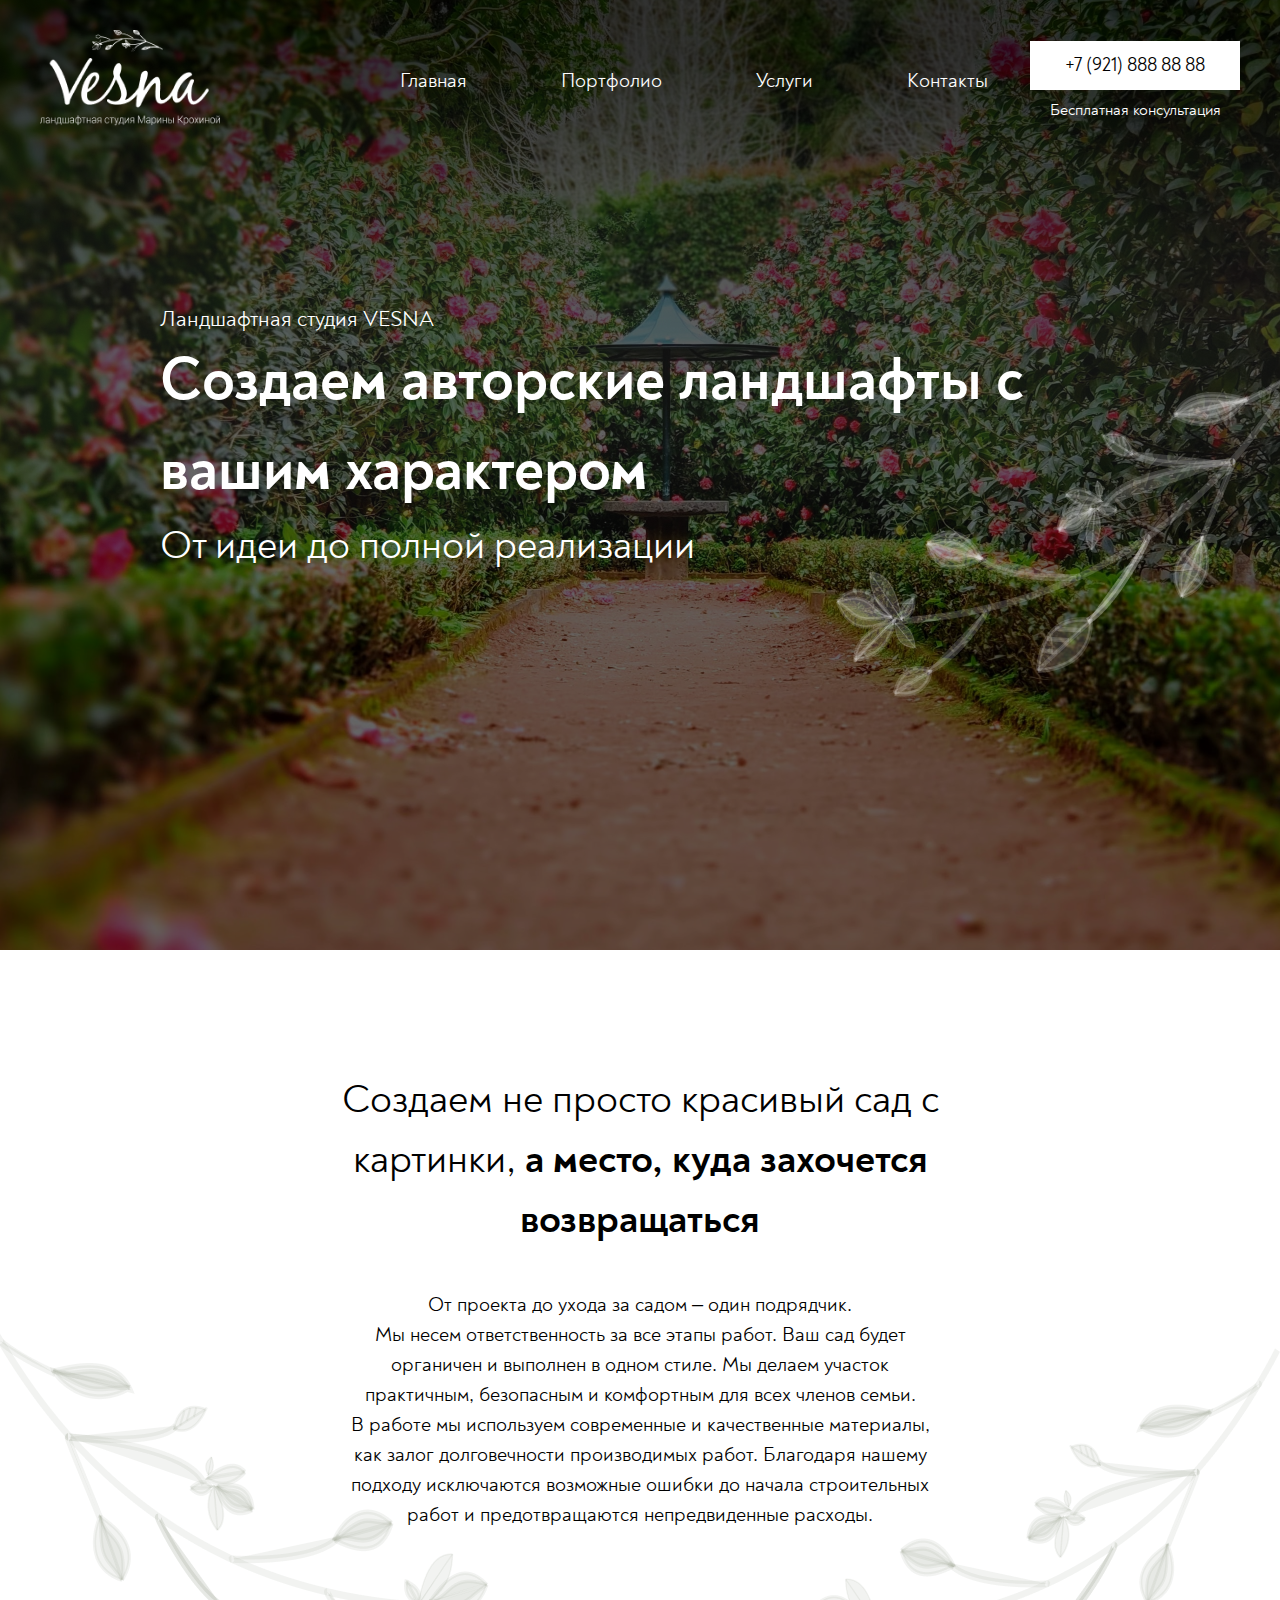
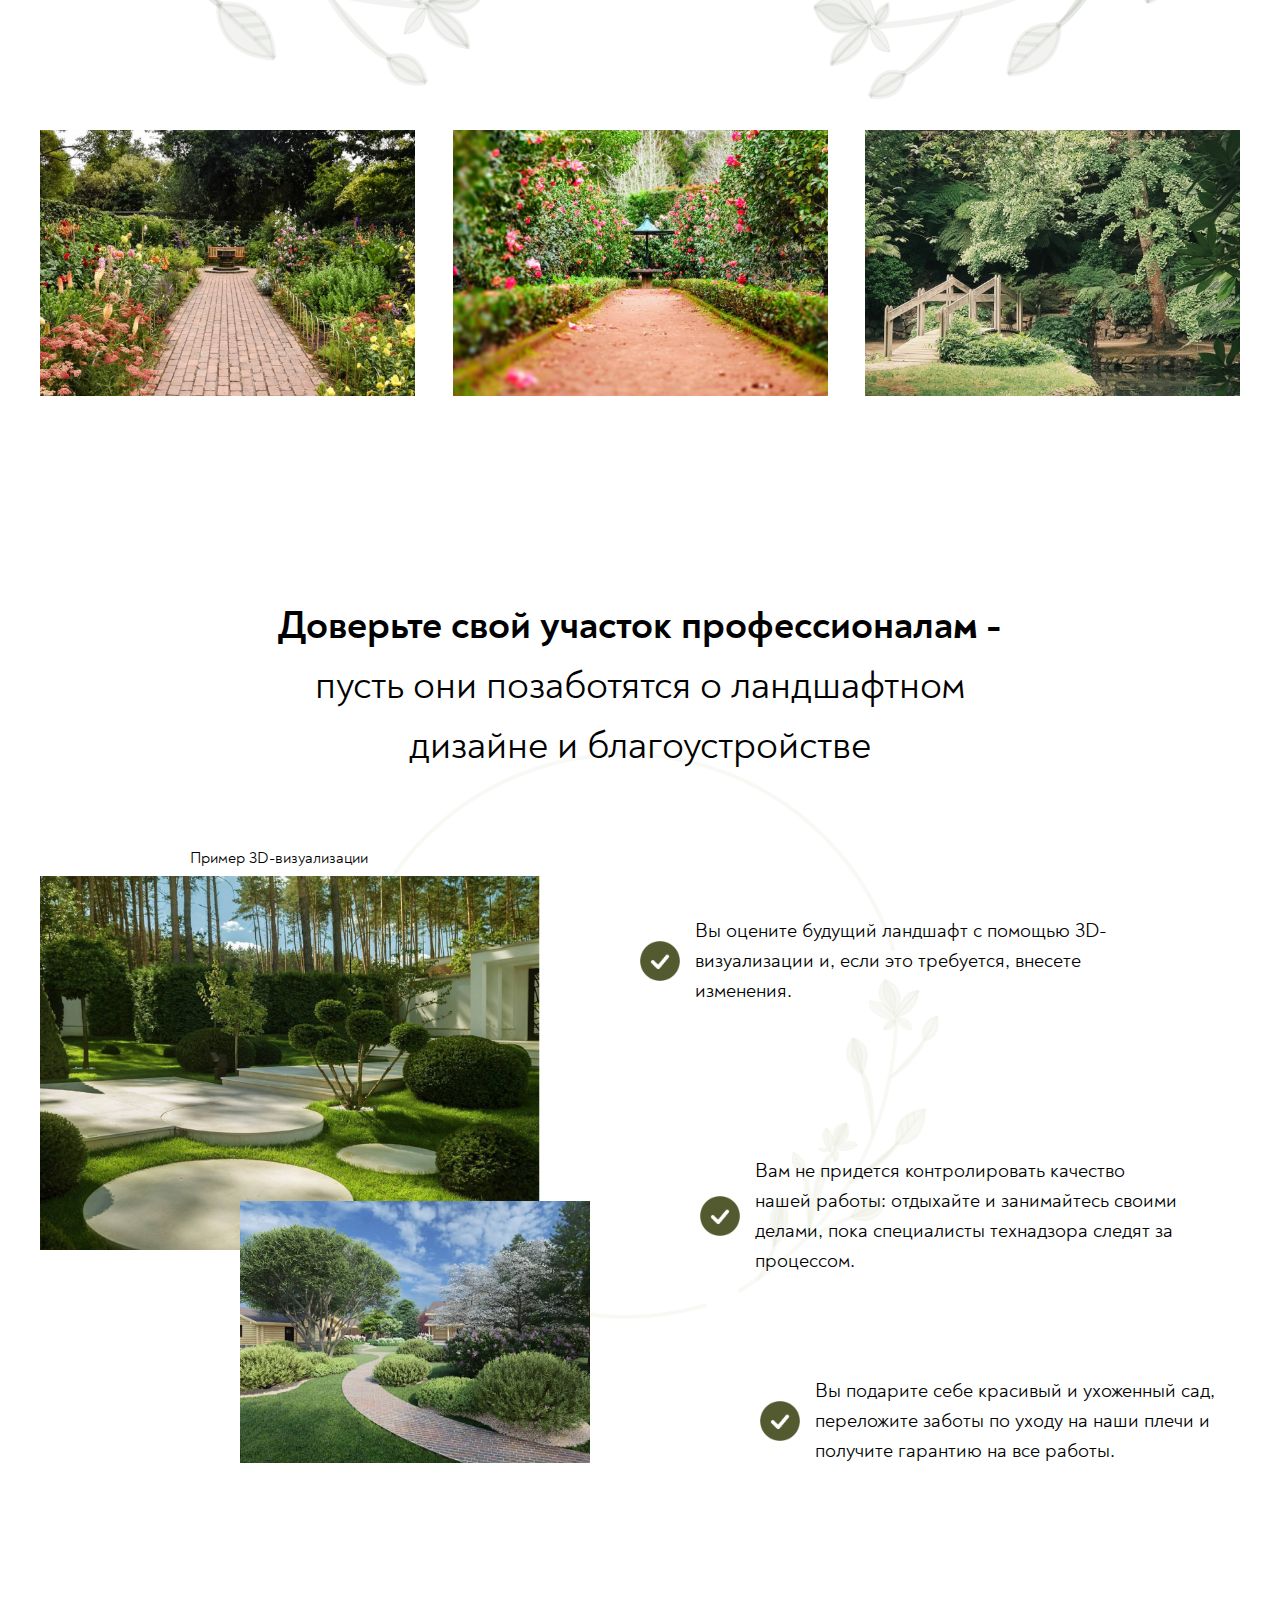
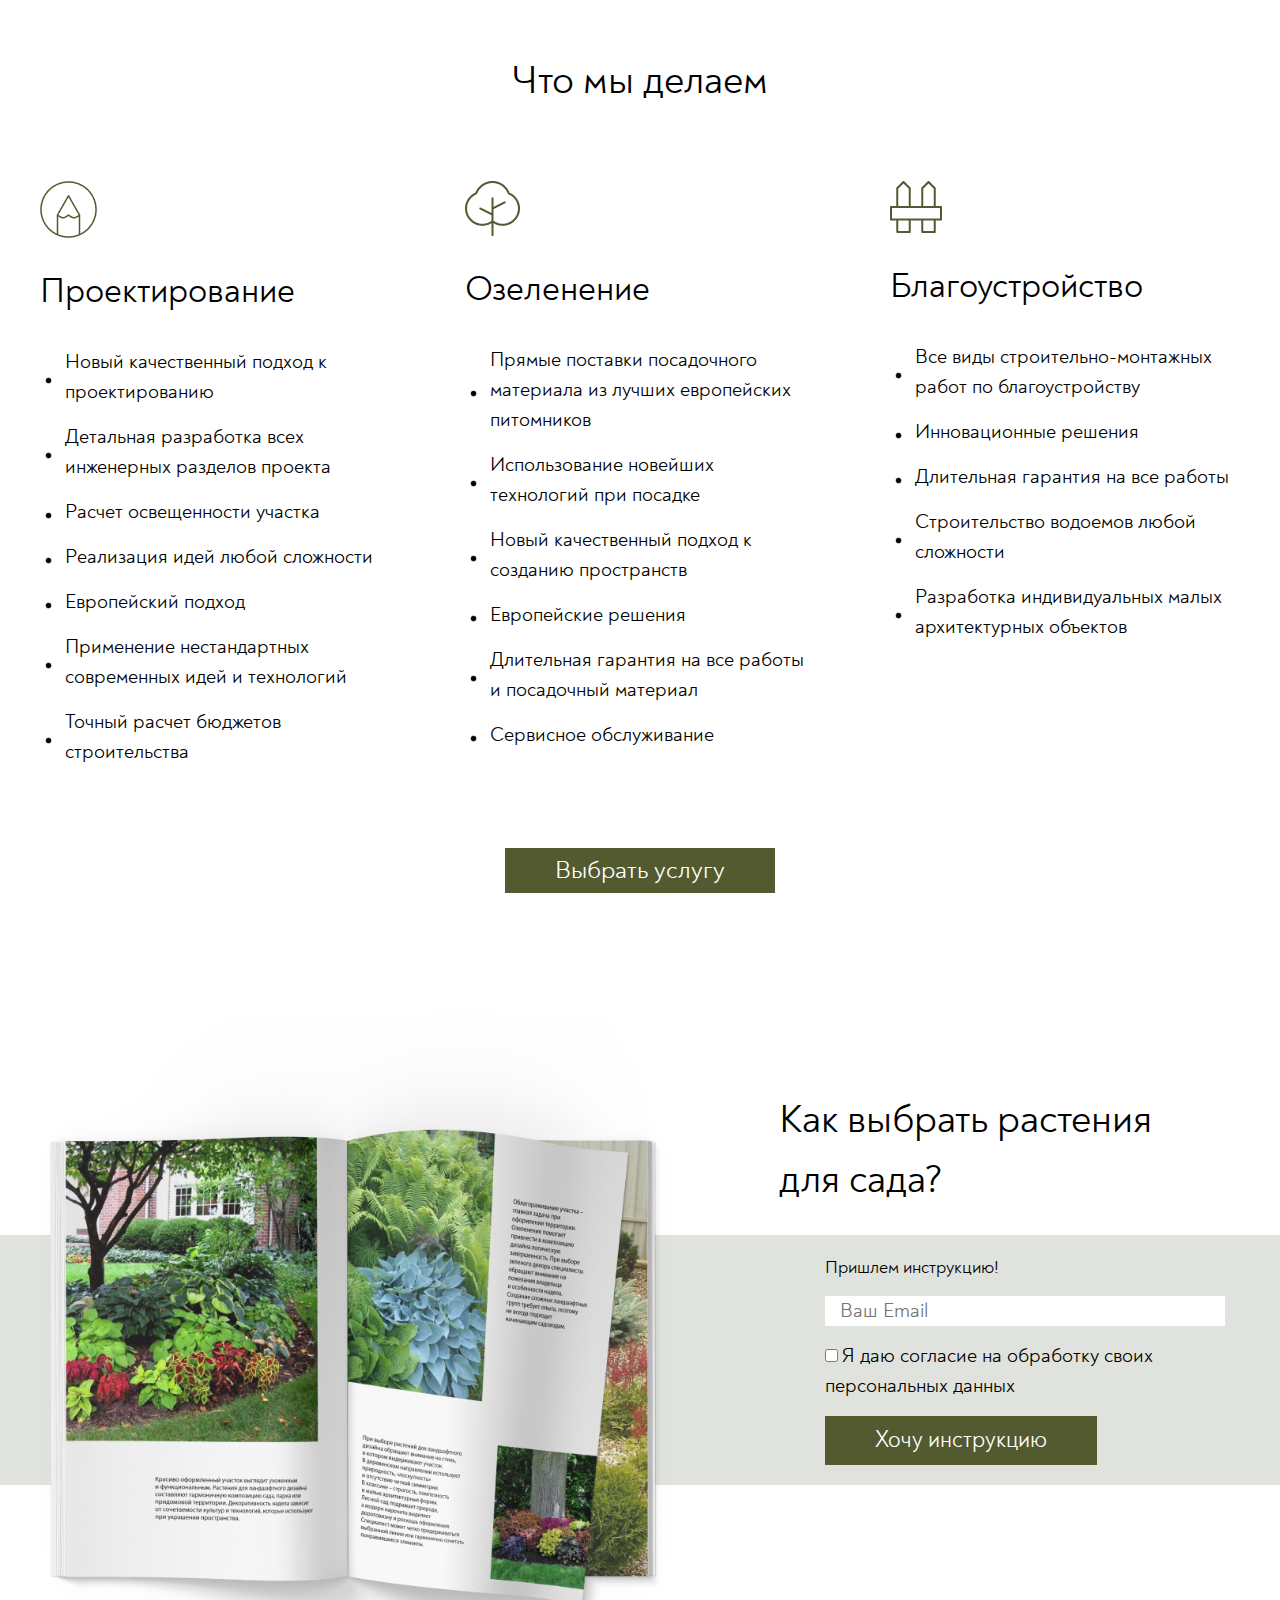
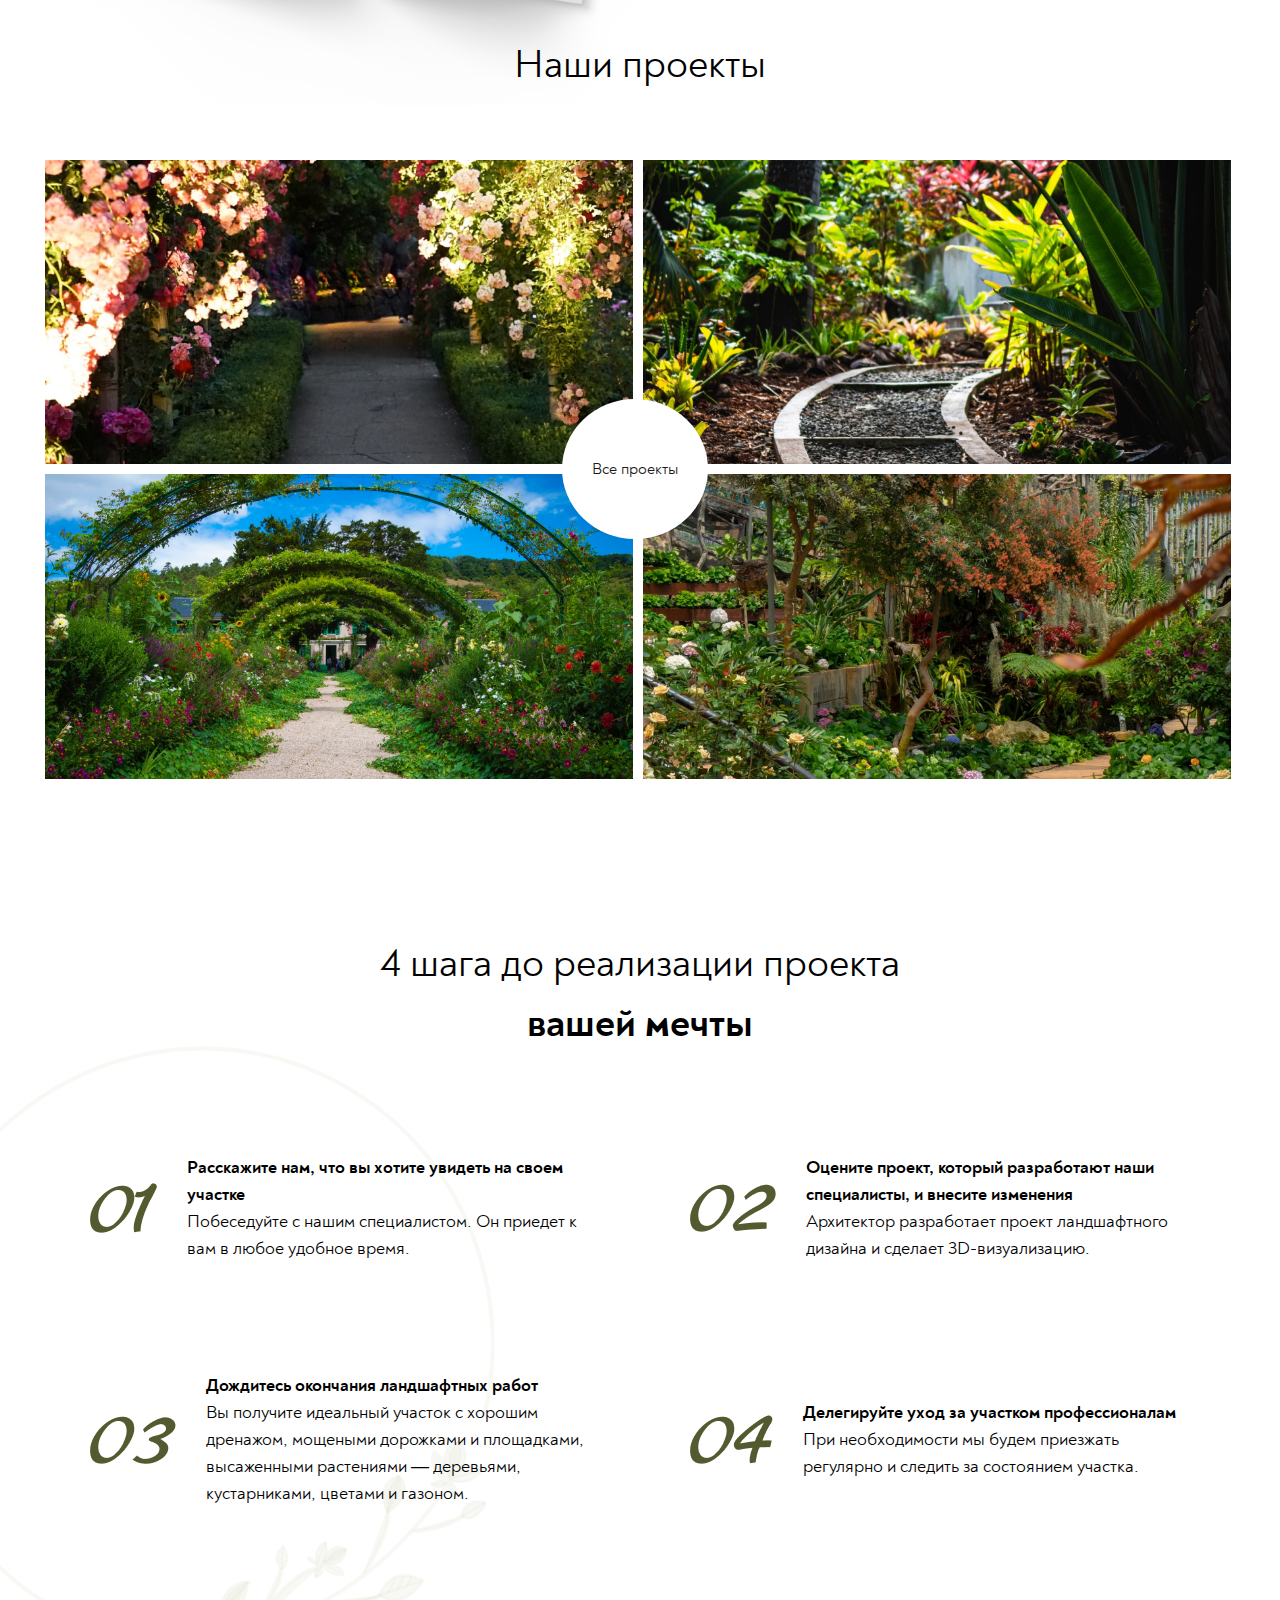
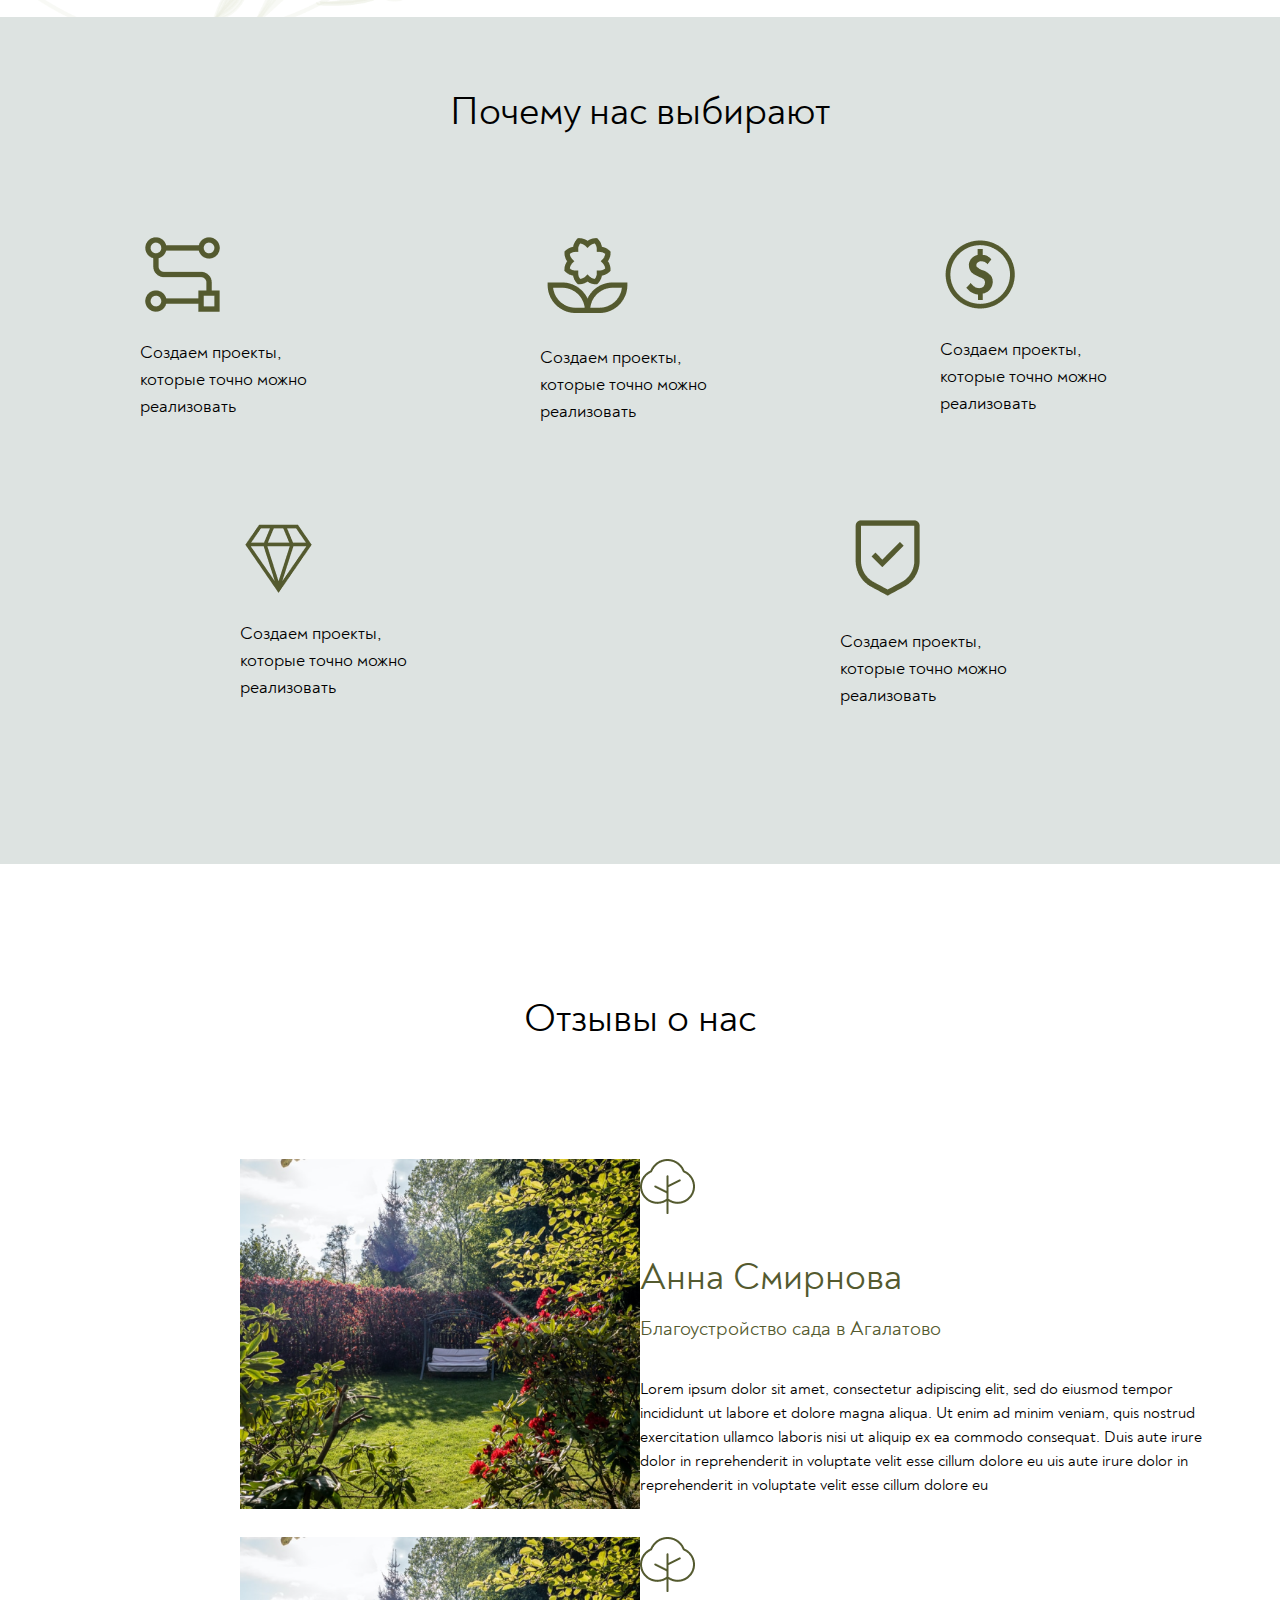
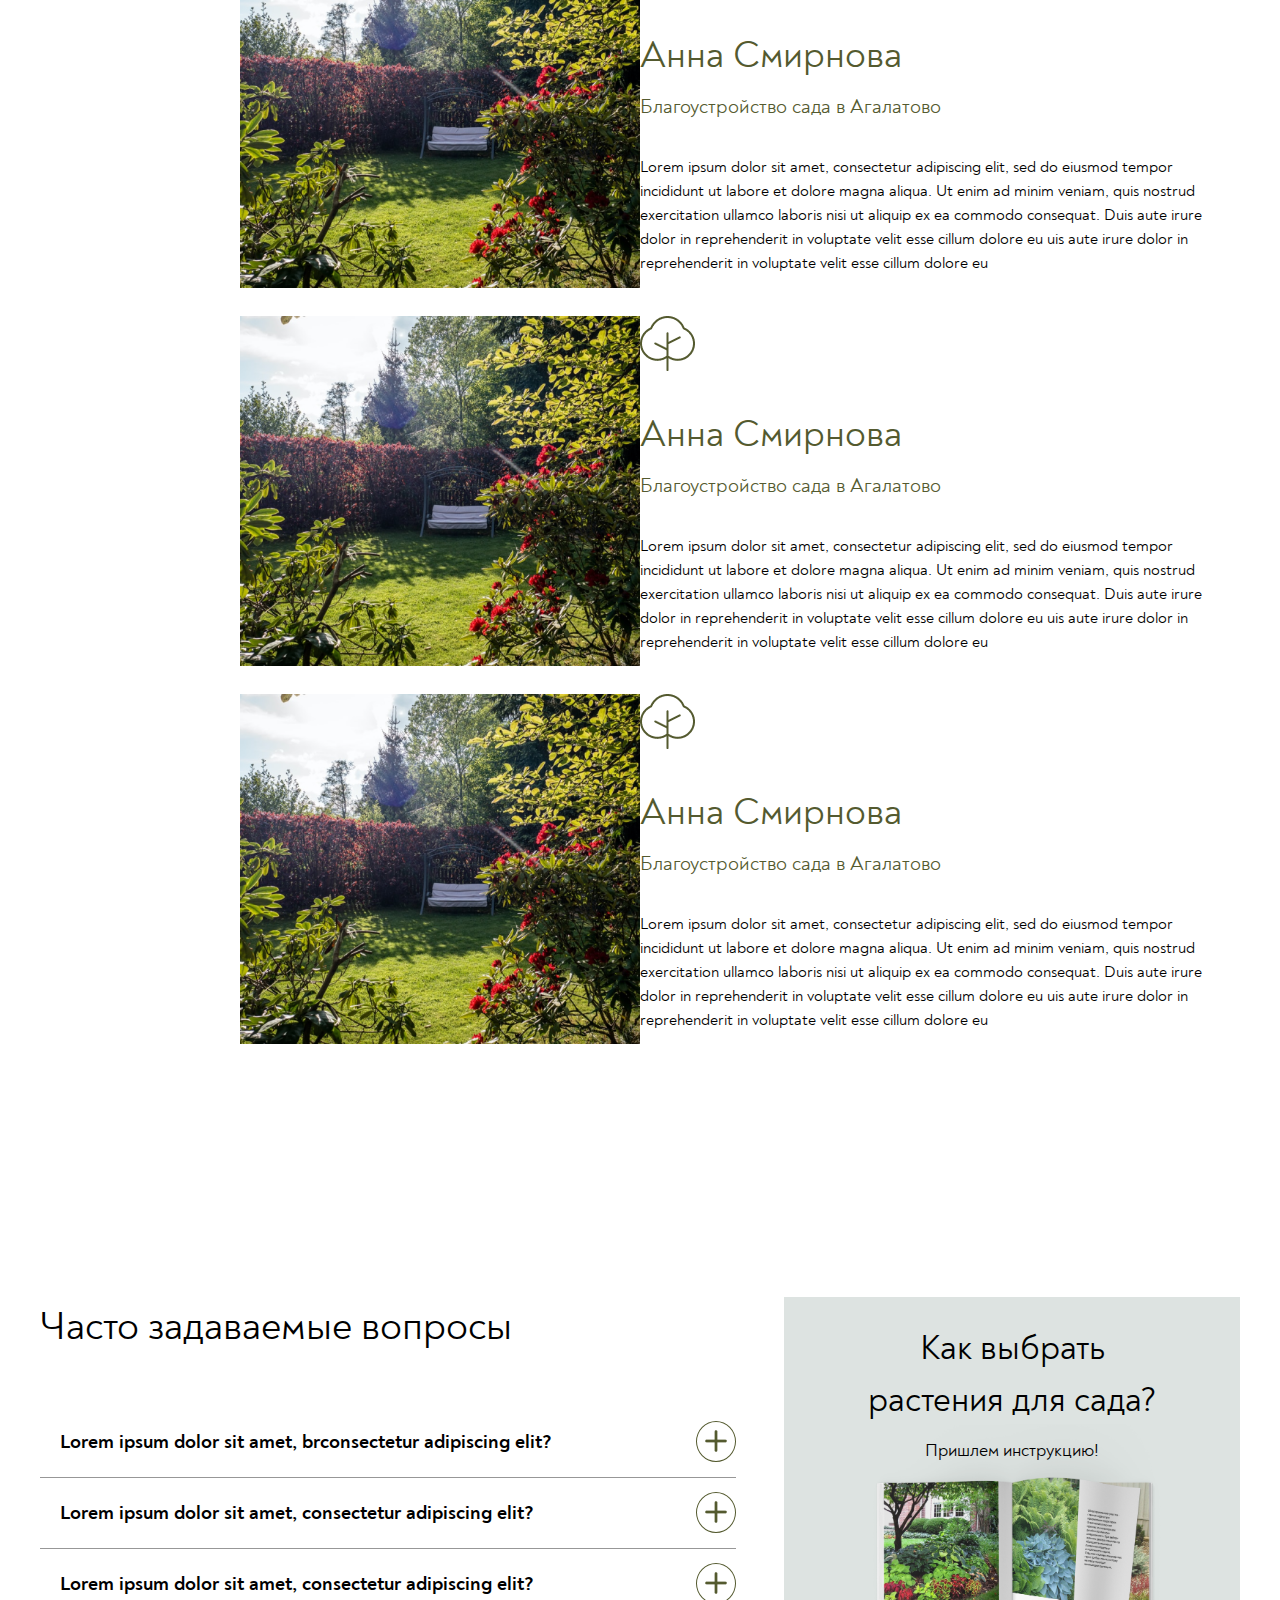
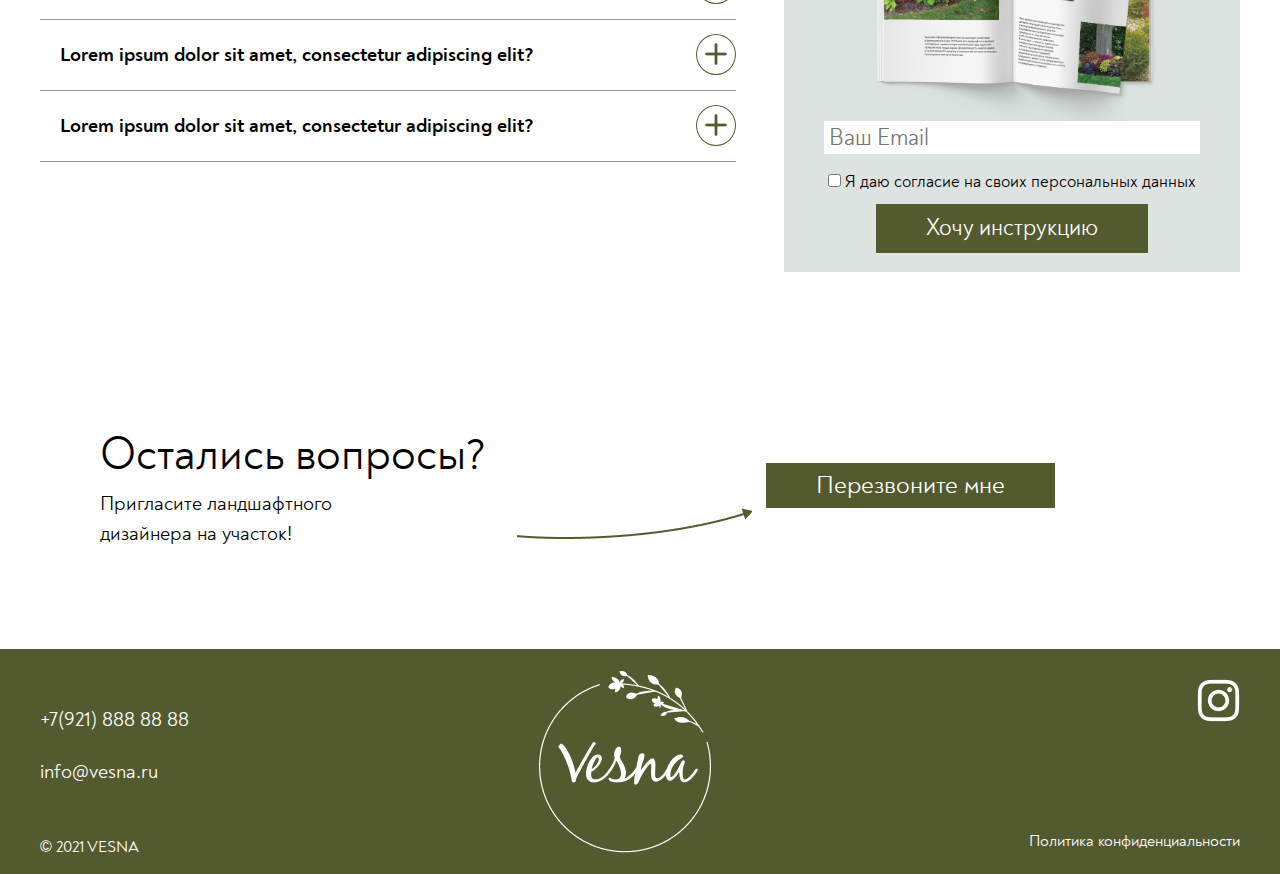
==== commit 36599496: "added services" ====
--- a/index.html
+++ b/index.html
@@ -4,7 +4,7 @@
     <meta charset="UTF-8" />
     <meta http-equiv="X-UA-Compatible" content="IE=edge" />
     <meta name="viewport" content="width=device-width, initial-scale=1.0" />
-    <title>Examination</title>
+    <title>Главная</title>
     <link rel="stylesheet" href="./styles/style.css" />
     <link rel="stylesheet" href="./styles/media.css" />
     <link rel="stylesheet" href="./slick/slick.css" />
@@ -21,9 +21,9 @@
           <div class="header__menu">
           <nav>
             <ul>
-              <li><a href="">Главная</a></li>
-              <li><a href="">Портфолио</a></li>
-              <li><a href="">Услуги</a></li>
+              <li><a class = "disabled" href="">Главная</a></li>
+              <li><a href="./portfolio.html">Портфолио</a></li>
+              <li><a href="./services.html">Услуги</a></li>
               <li><a class = "last_child"href="">Контакты</a></li>
             </ul>
           </nav>
--- a/styles/style.css
+++ b/styles/style.css
@@ -88,6 +88,11 @@
   background: #363a1d;
 }
 
+.disabled {
+  pointer-events: none;
+  cursor: default;
+}
+
 .header_section {
   height: 950px;
   background: url("../images/background/dark_bg_1.png") no-repeat center;
--- a/styles/media.css
+++ b/styles/media.css
@@ -78,7 +78,7 @@
     font-size: 14px;
   }
   .header_section .left_branch {
-    top: 40%;
+    top: 60%;
   }
   .header_section .title_part {
     margin-top: 100px;
@@ -517,15 +517,14 @@
     display: none;
   }
   .place_section .left_branch {
-    width: 35%;
-    top: 35%;
+    display: none;
   }
   .place_section .right_branch {
-    width: 35%;
-    top: 35%;
+    display: none;
   }
   .place_section .img_block {
     width: 100%;
+    margin-top: 70px;
   }
   .place_section .img_block img {
     width: 100%;
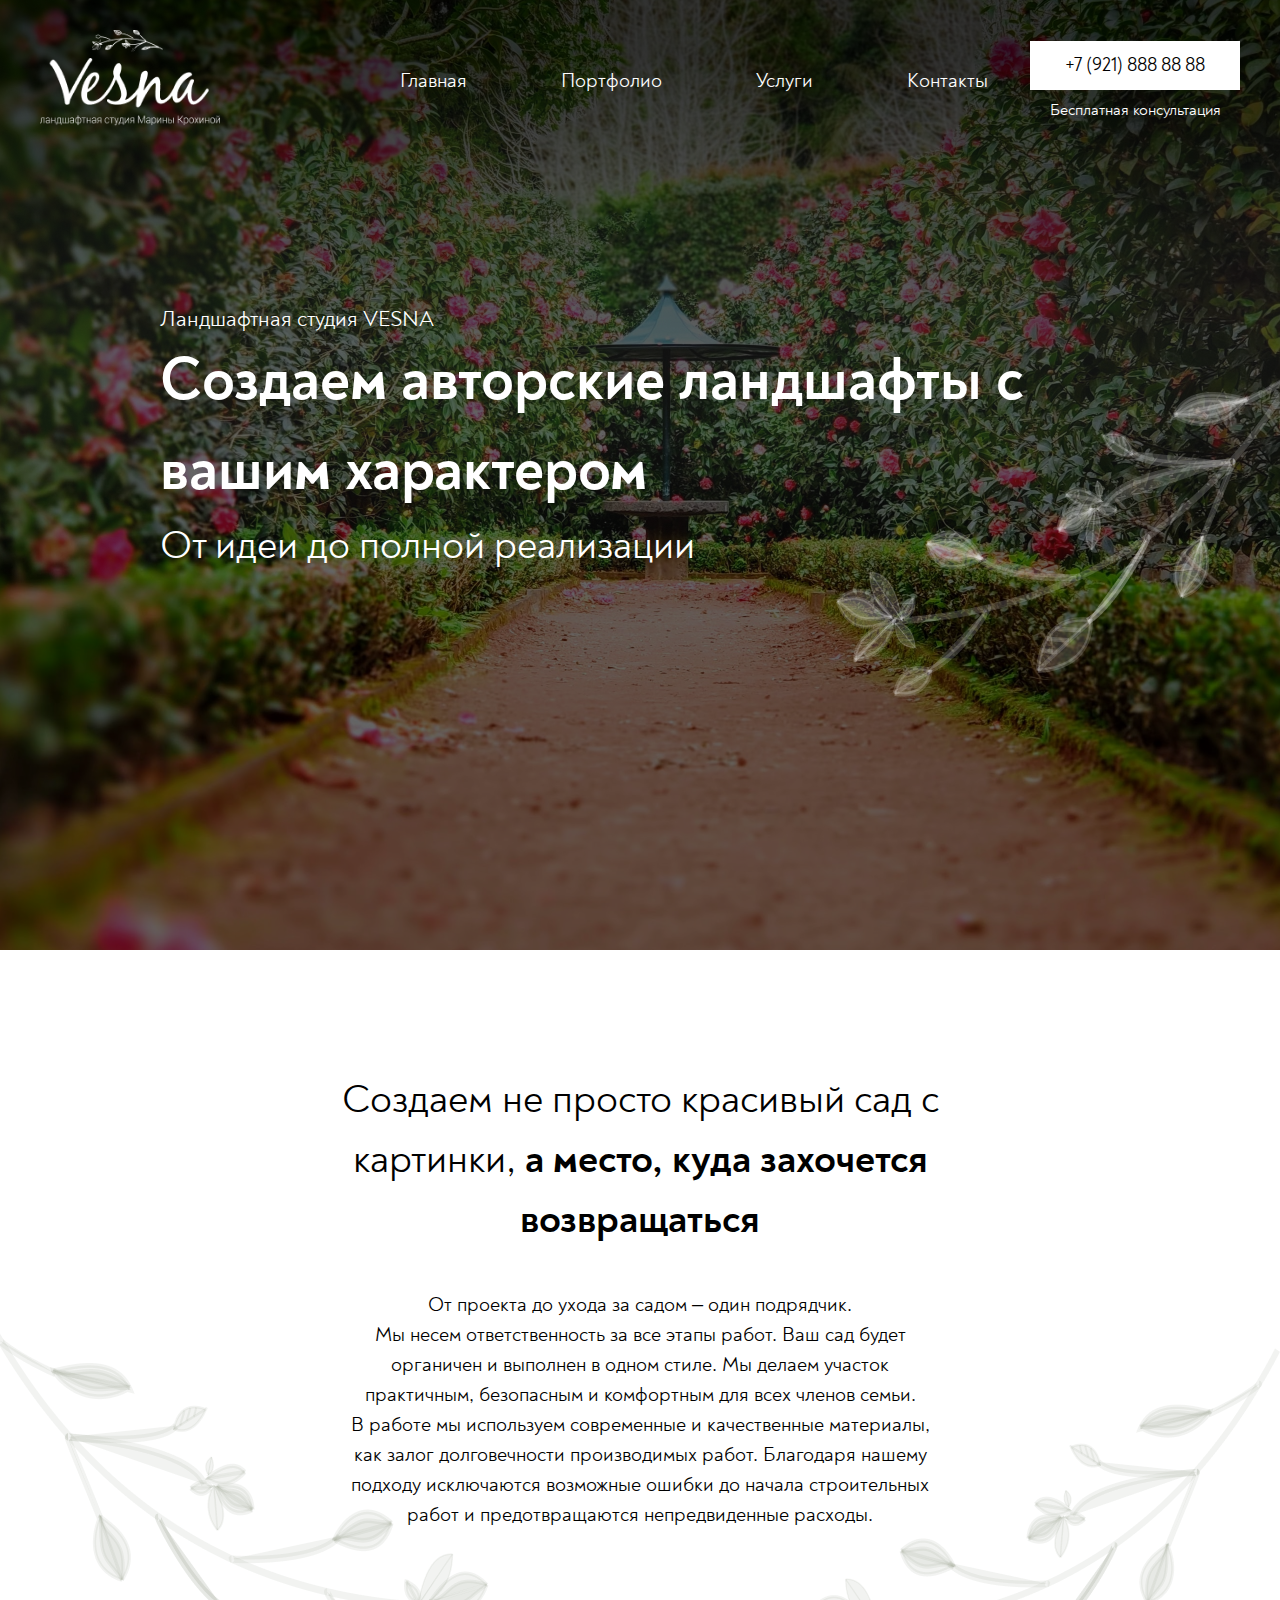
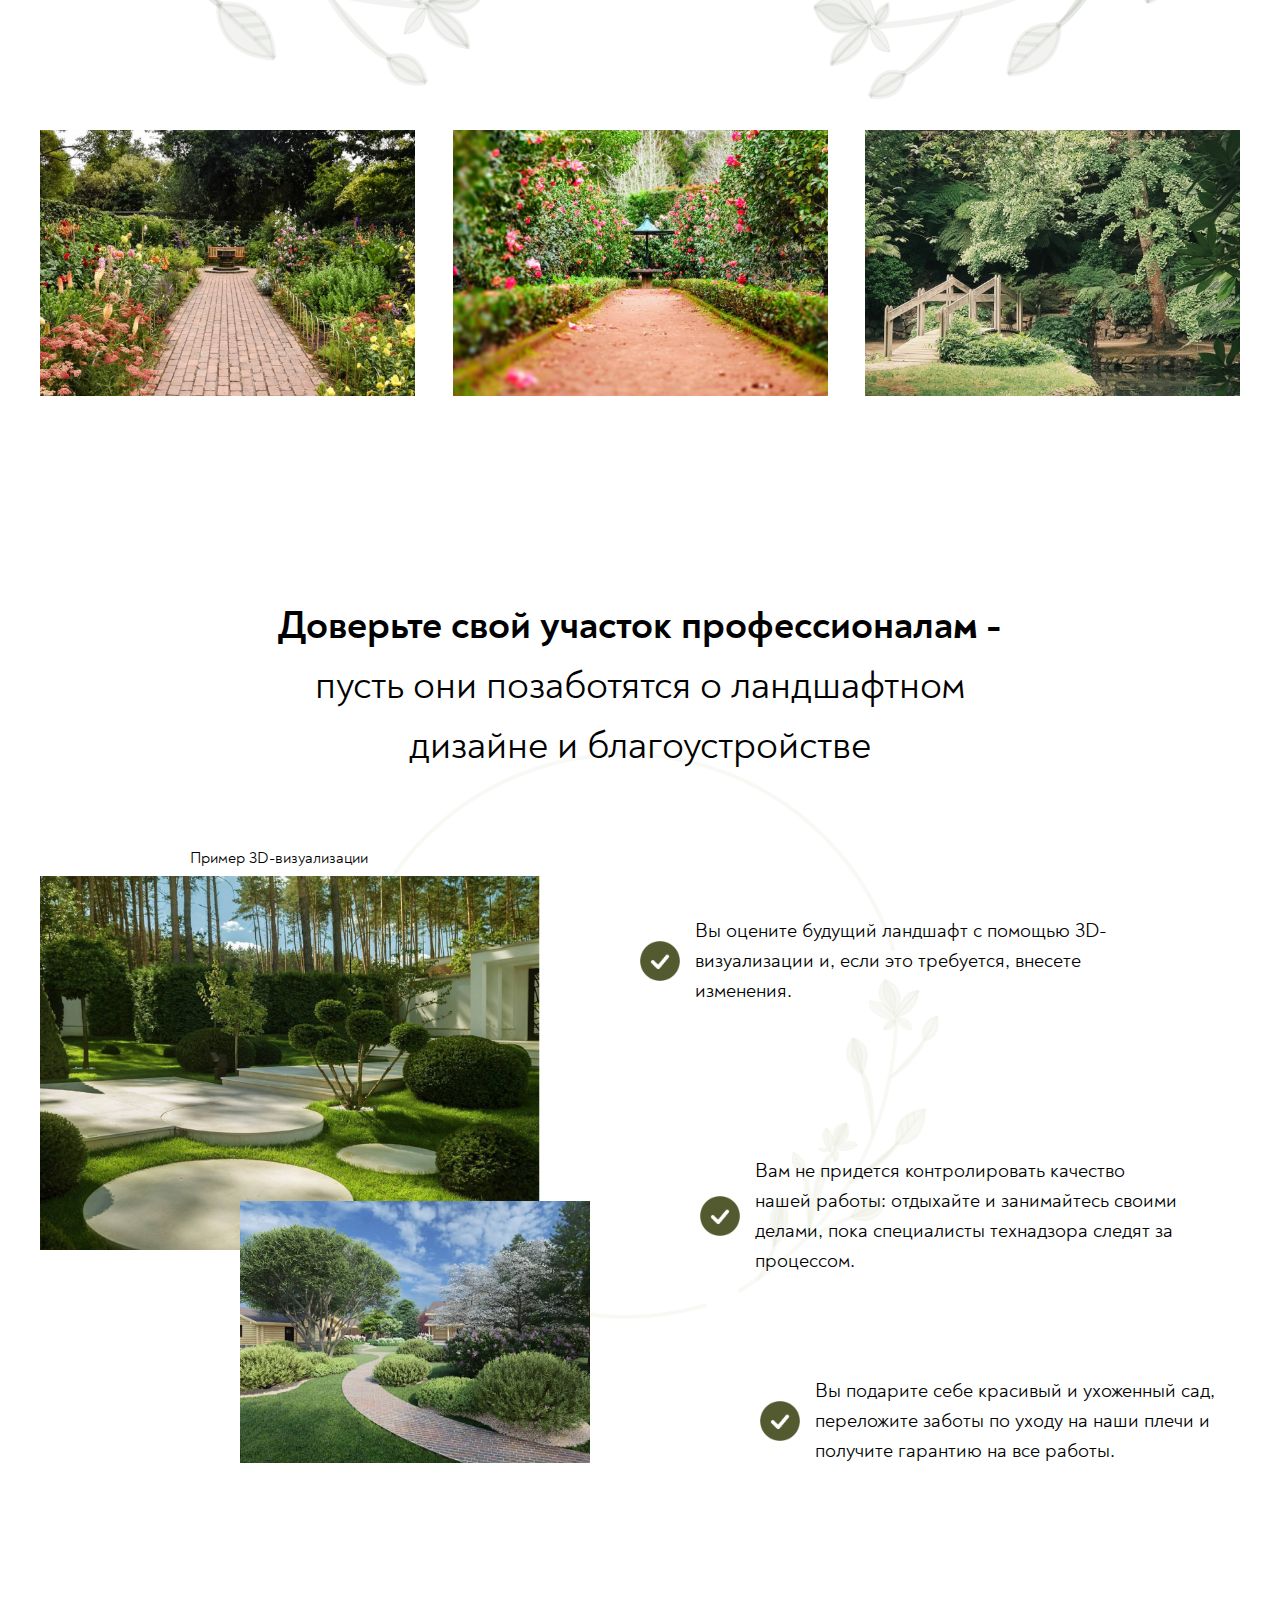
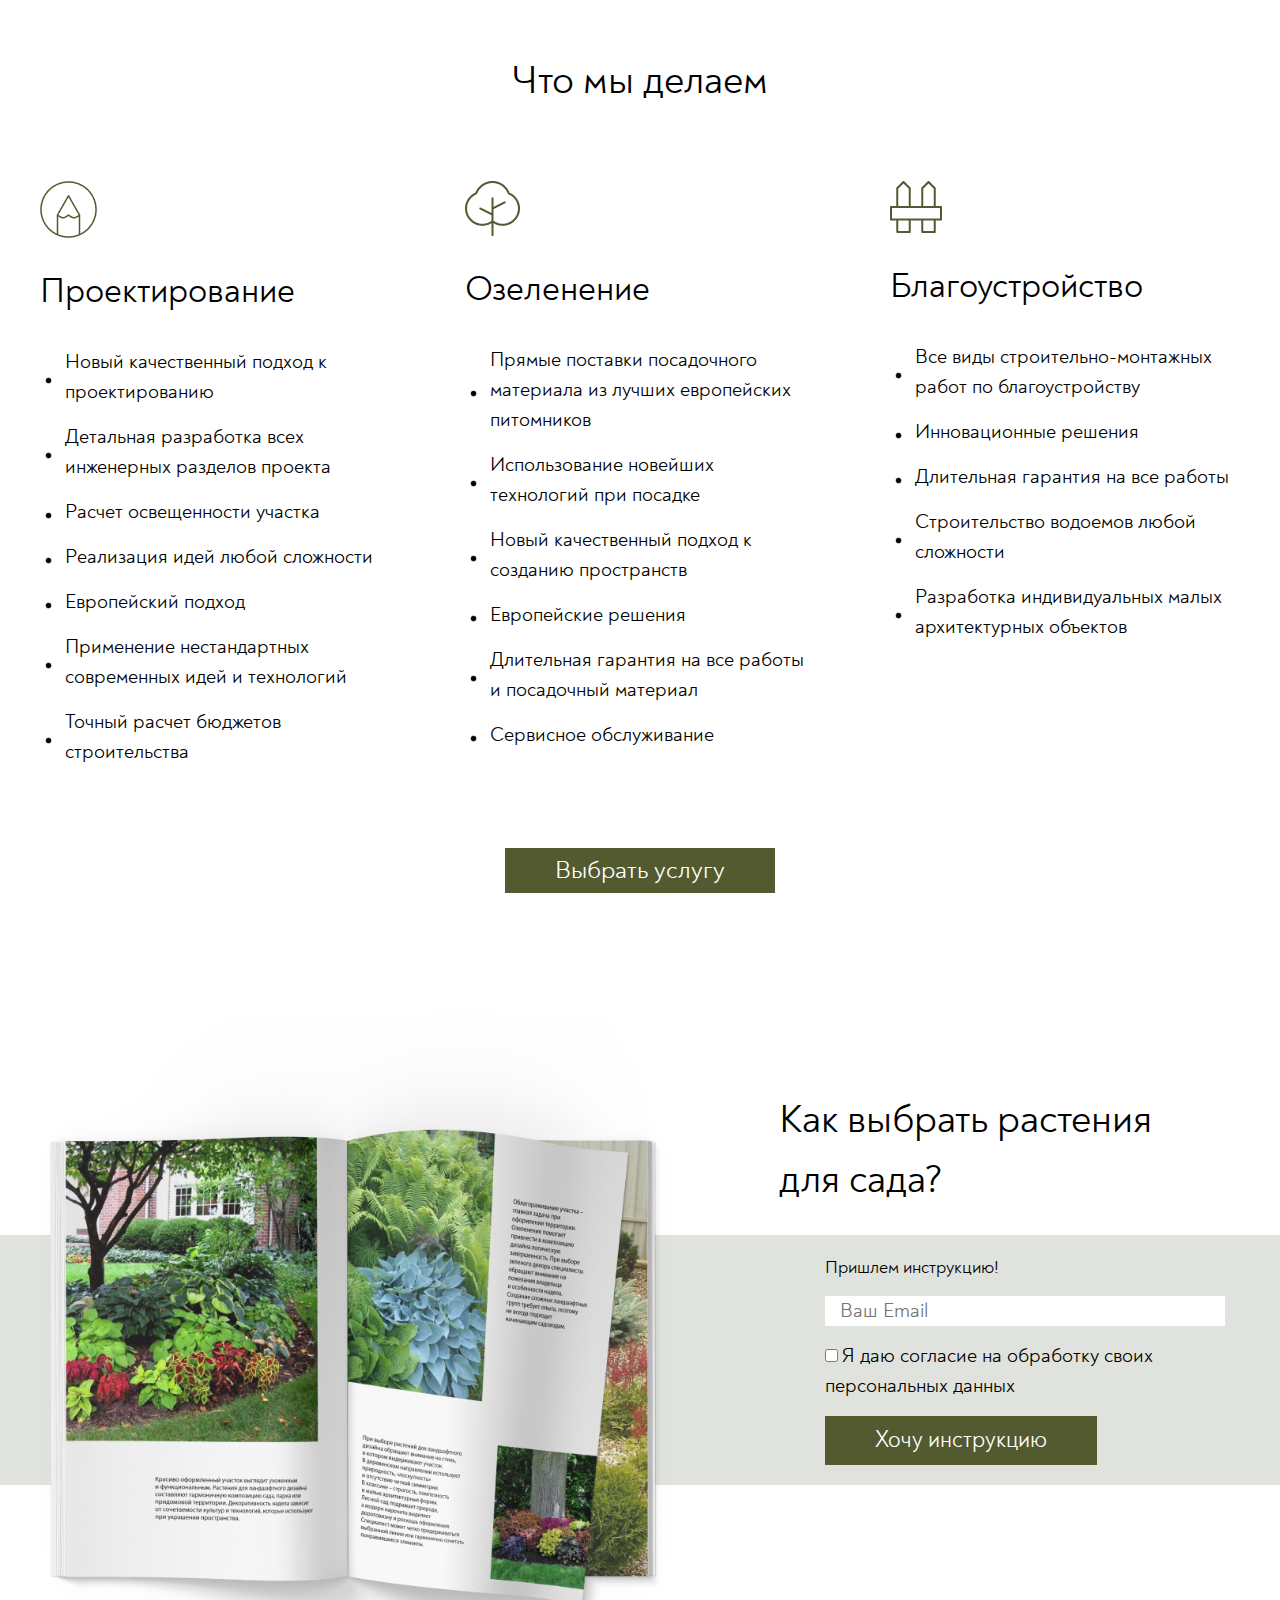
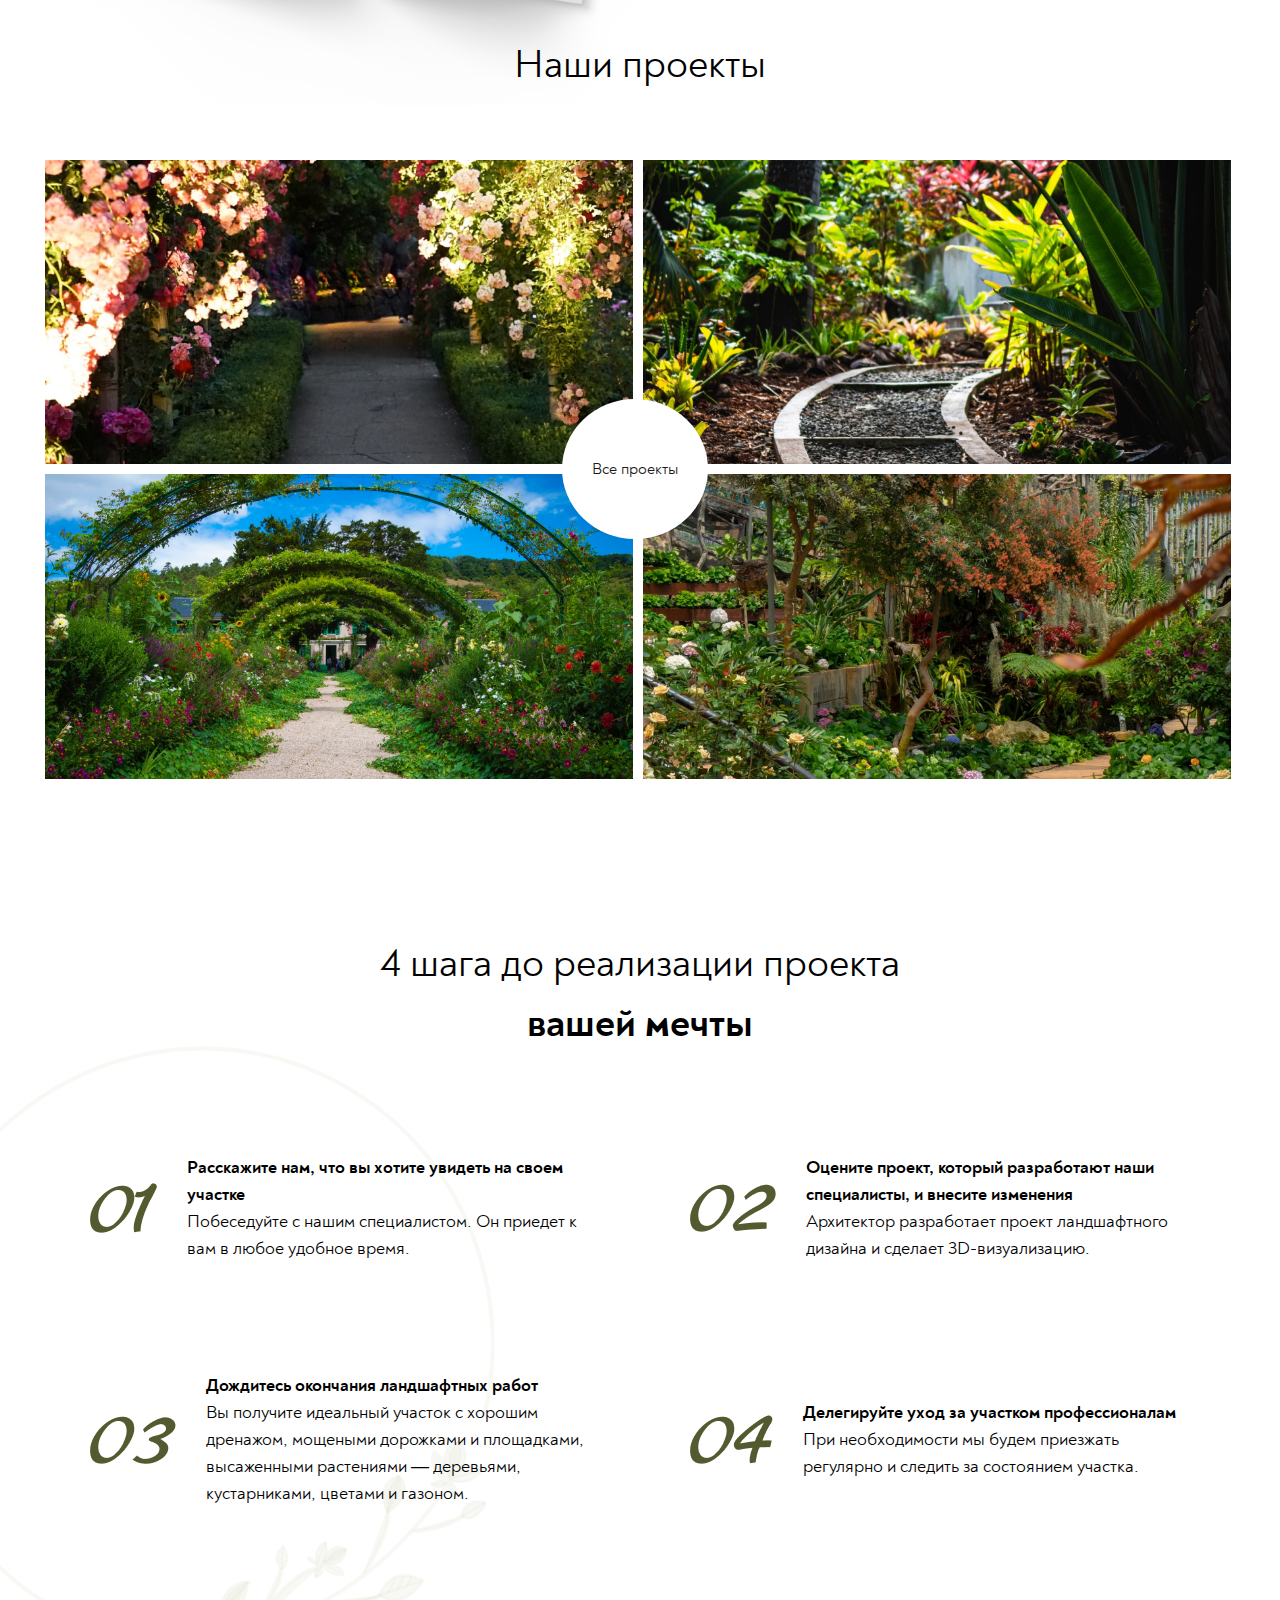
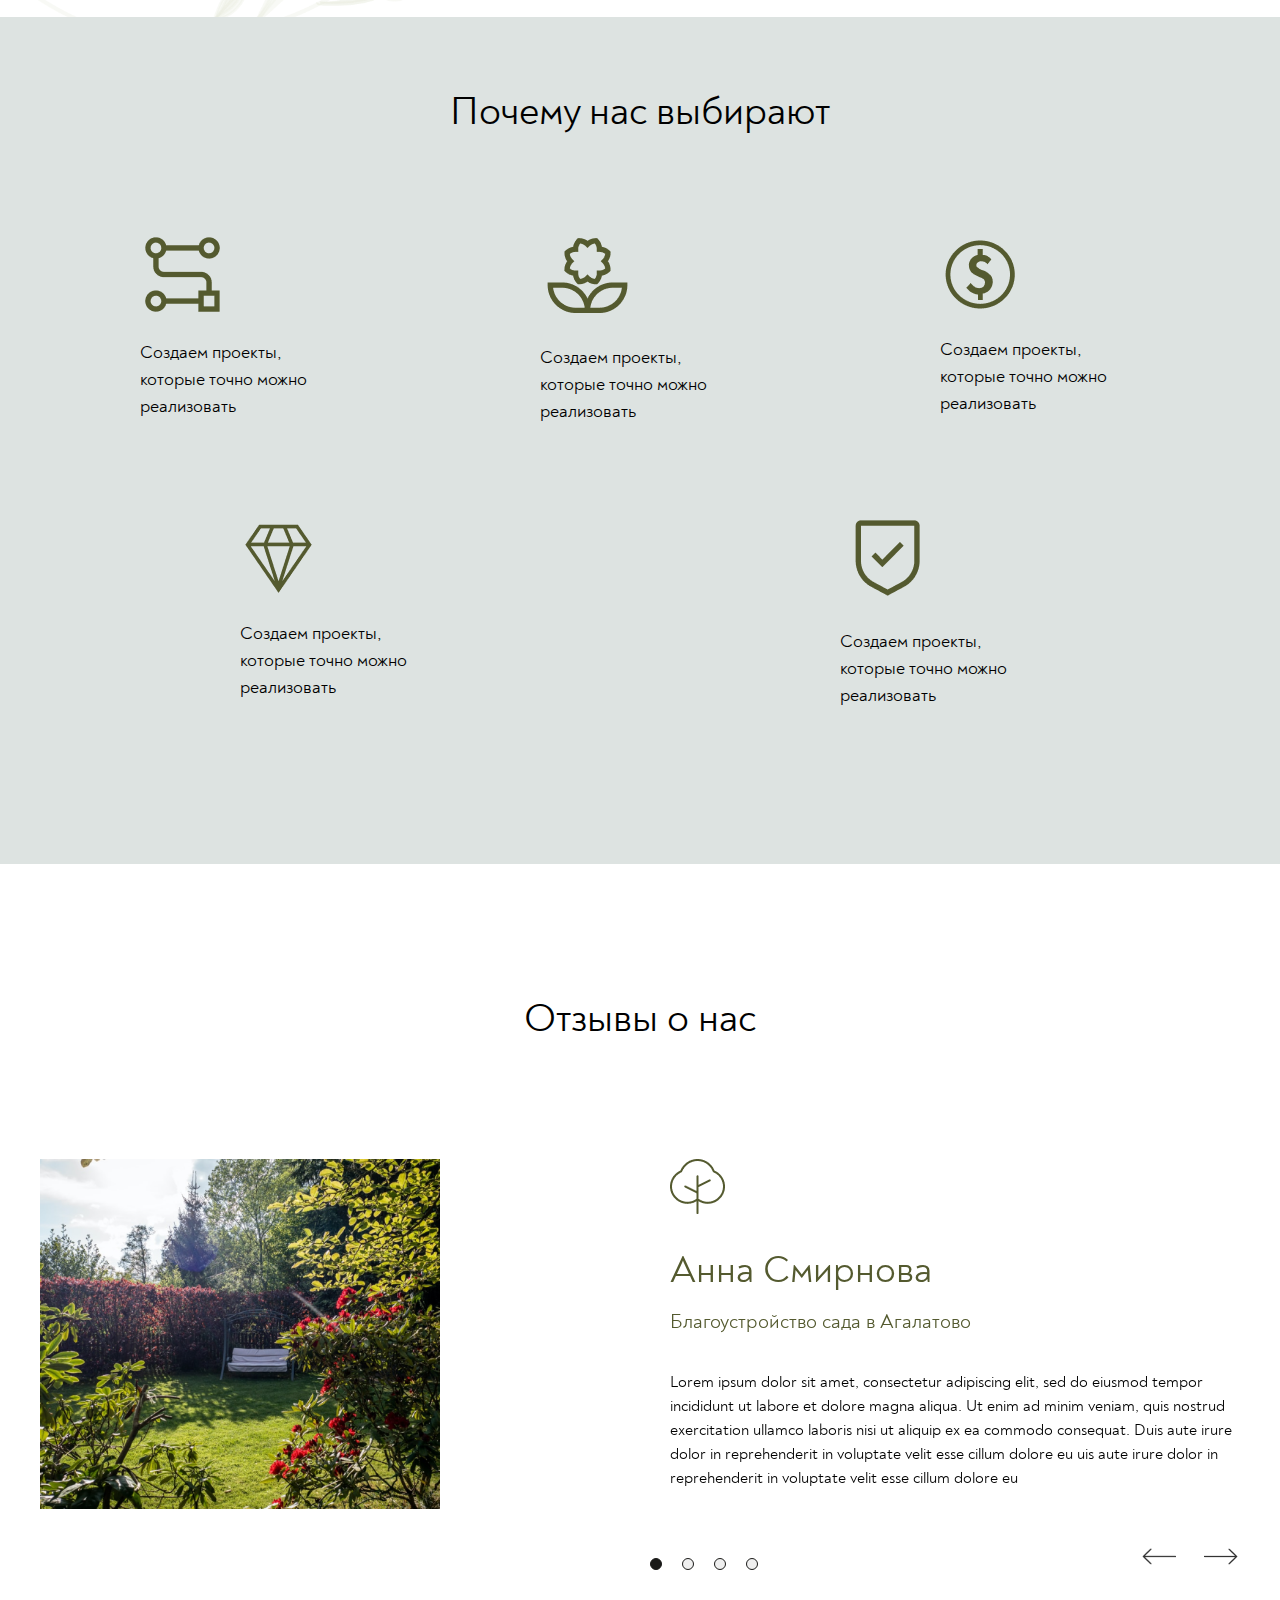
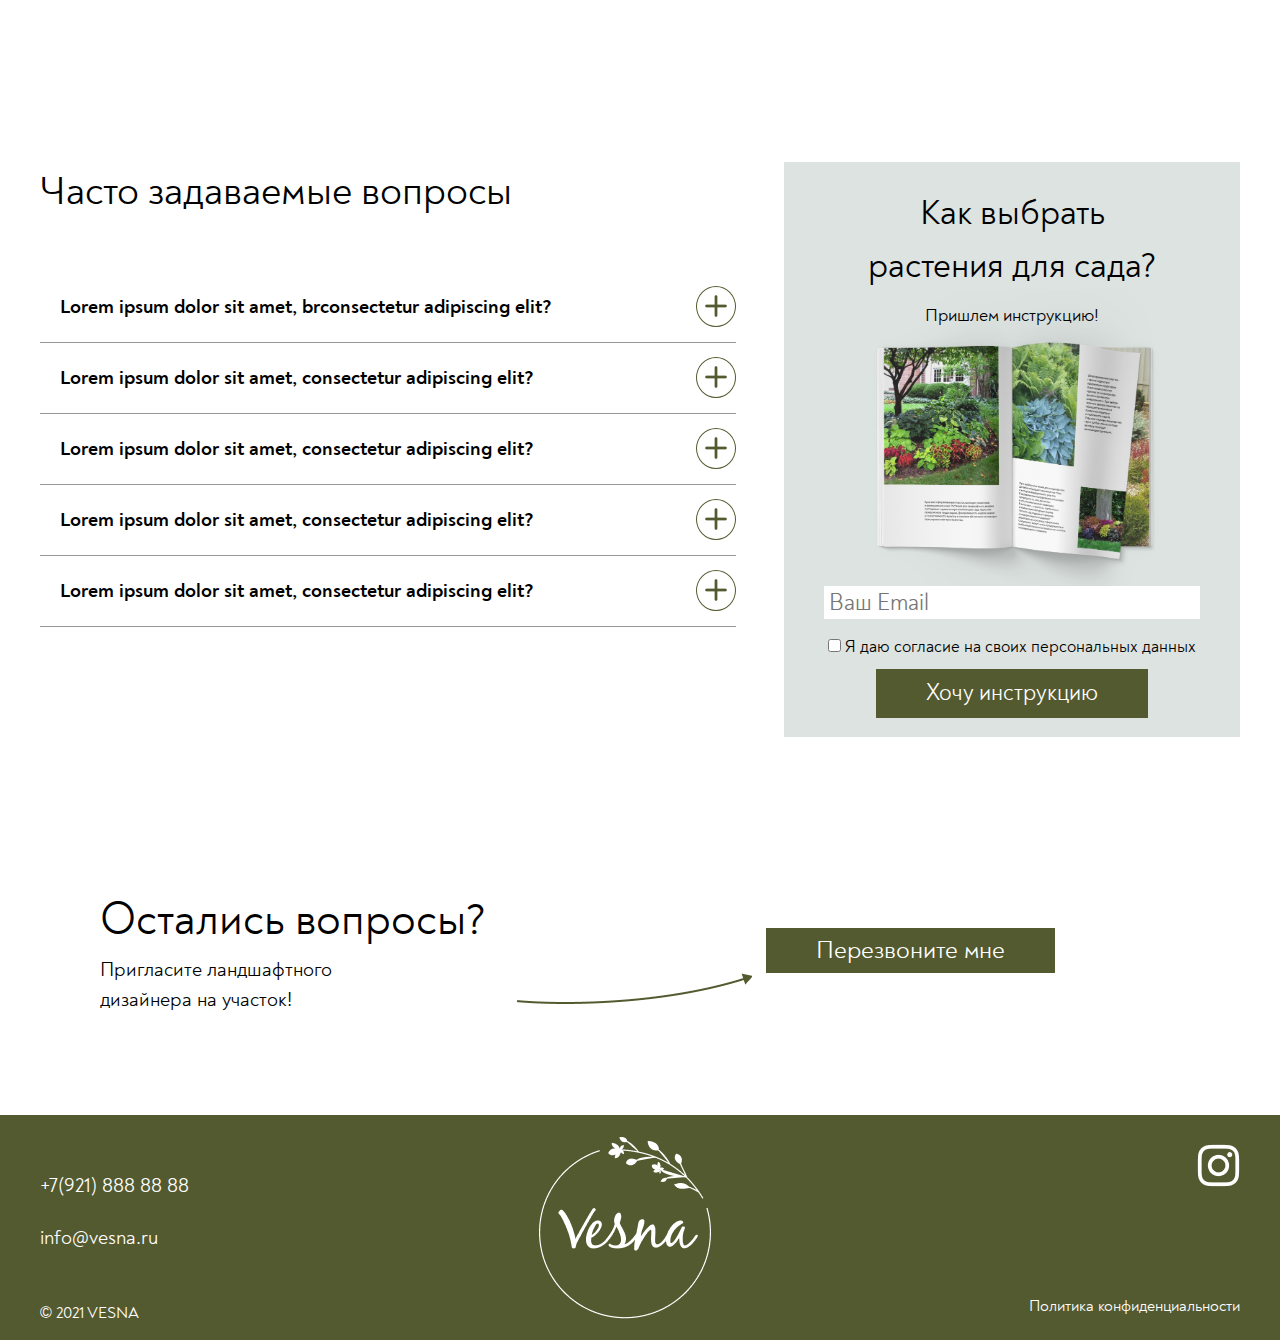
==== commit d1cb1d32: "added contacts" ====
--- a/index.html
+++ b/index.html
@@ -164,7 +164,7 @@
           </div>
         </div>
         <div class="green_btn">
-          <a href="#">Выбрать услугу</a>
+          <a href="./services.html">Выбрать услугу</a>
         </div>
       </div>
     </section>
@@ -205,7 +205,7 @@
           <img src="./images/img/Rectangle_107.png" alt="garden" />
           <img src="./images/img/Rectangle_108.png" alt="garden" />
           <div class="fig_a">
-            <a href="#">Все проекты</a>
+            <a href="./portfolio.html">Все проекты</a>
           </div>
         </div>
       </div>
